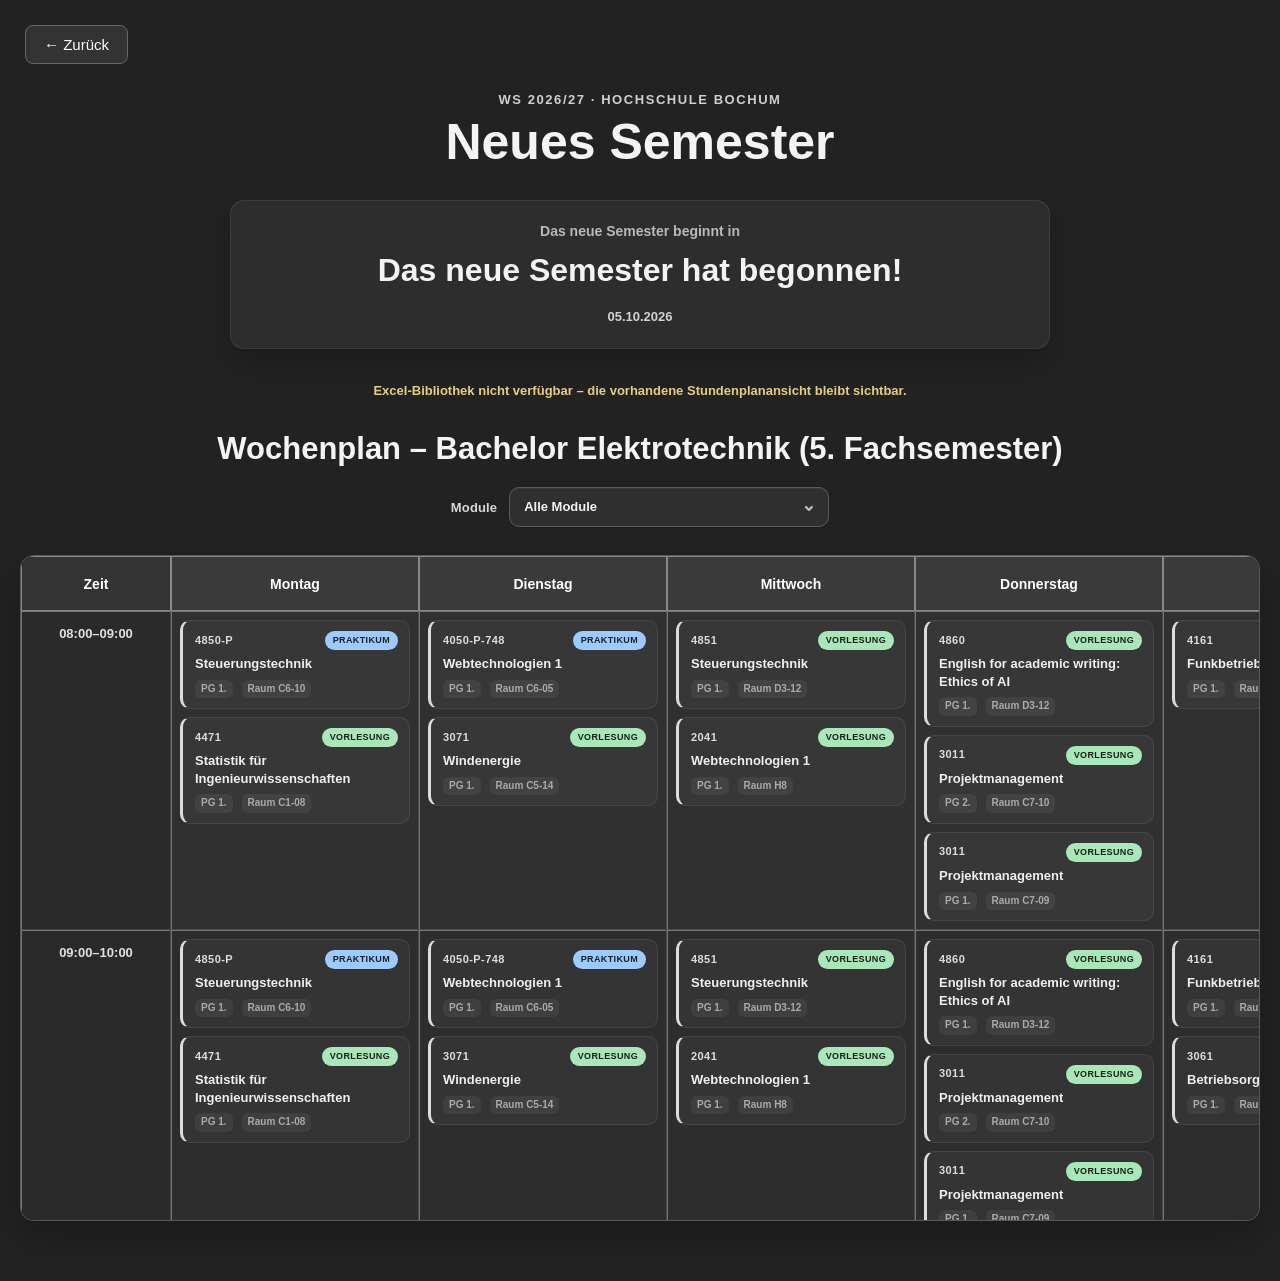
==== neues-semester.html @ 685364ee "Add files via upload" ====
<!DOCTYPE html>
<html lang="de">
<head>
  <meta charset="UTF-8">
  <meta name="viewport" content="width=device-width, initial-scale=1.0, minimum-scale=0.5, maximum-scale=5.0, user-scalable=yes">
  <meta name="theme-color" content="#0b1220">
  <title>Neues Semester – Stundenplan</title>
  <link rel="stylesheet" href="style.css">
  <link rel="stylesheet" href="semester-style.css">

  <!-- Wird nur zum automatischen Aktualisieren aus Stundenplan.xlsx benötigt. -->
  <script src="https://cdn.sheetjs.com/xlsx-0.20.3/package/dist/xlsx.full.min.js"></script>
</head>
<body class="semester-page">
<a href="index.html" class="zurueck-button semester-back">← Zurück</a>

<main class="semester-main">
  <header class="semester-header">
    <div class="semester-kicker">WS 2026/27 · Hochschule Bochum</div>
    <h1>Neues Semester</h1>
  </header>

  <section class="semester-timer" aria-label="Semester-Countdown">
    <div class="timer-label">Das neue Semester beginnt in</div>
    <div id="semester-countdown" class="countdown-value" aria-live="polite">Lade Timer...</div>
    <div class="timer-date">05.10.2026</div>
  </section>

  <p id="excel-status" class="excel-status-line" role="status" aria-live="polite">Stundenplan.xlsx wird geladen …</p>

  <section class="stundenplan-bereich" aria-labelledby="plan-title">
    <div class="plan-heading">
      <h2 id="plan-title">Wochenplan – Bachelor Elektrotechnik (5. Fachsemester)</h2>
    </div>

    <div class="modul-filter" aria-label="Stundenplan filtern">
      <label id="modul-filter-label-text">Module</label>
      <div class="modul-select">
        <button type="button" id="modul-filter-toggle" class="modul-filter-button" aria-haspopup="listbox" aria-expanded="false" aria-labelledby="modul-filter-label-text modul-filter-label">
          <span id="modul-filter-label">Alle Module</span>
          <span class="modul-filter-chevron" aria-hidden="true">⌄</span>
        </button>
        <div id="modul-filter-menu" class="modul-filter-menu" hidden>
          <div id="modul-filter-options" class="modul-filter-options" role="group" aria-label="Module auswählen"></div>
          <div class="modul-filter-footer">
            <span id="modul-filter-count">0/6 ausgewählt</span>
            <button type="button" id="modul-filter-reset" class="modul-filter-reset">Alle anzeigen</button>
          </div>
        </div>
      </div>
    </div>

    <div class="tabelle-container">
      <div class="stundenplan-zoom-target">
      <table class="stundenplan" aria-label="Wochenplan">
        <colgroup>
          <col class="zeitspalte">
          <col><col><col><col><col>
        </colgroup>
        <thead id="stundenplan-head">
          <tr>
            <th scope="col" class="zeitkopf">Zeit</th>
            <th scope="col">Montag</th><th scope="col">Dienstag</th><th scope="col">Mittwoch</th><th scope="col">Donnerstag</th><th scope="col">Freitag</th>
          </tr>
        </thead>
        <tbody id="stundenplan-body">
          <tr><th scope="row" class="uhrzeit">08:00–09:00</th><td><article class="kurskarte typ-p">
      <div class="kurs-topline">
        <span class="kurs-code">4850-P</span>
        <span class="kurs-typ">Praktikum</span>
      </div>
      <div class="kurs-name">Steuerungstechnik</div>
      <div class="kurs-meta">
        <span class="kurs-gruppe">PG 1.</span>
        <span class="kurs-raum">Raum C6-10</span>
      </div>
    </article><article class="kurskarte typ-v">
      <div class="kurs-topline">
        <span class="kurs-code">4471</span>
        <span class="kurs-typ">Vorlesung</span>
      </div>
      <div class="kurs-name">Statistik für Ingenieurwissenschaften</div>
      <div class="kurs-meta">
        <span class="kurs-gruppe">PG 1.</span>
        <span class="kurs-raum">Raum C1-08</span>
      </div>
    </article></td><td><article class="kurskarte typ-p">
      <div class="kurs-topline">
        <span class="kurs-code">4050-P-748</span>
        <span class="kurs-typ">Praktikum</span>
      </div>
      <div class="kurs-name">Webtechnologien 1</div>
      <div class="kurs-meta">
        <span class="kurs-gruppe">PG 1.</span>
        <span class="kurs-raum">Raum C6-05</span>
      </div>
    </article><article class="kurskarte typ-v">
      <div class="kurs-topline">
        <span class="kurs-code">3071</span>
        <span class="kurs-typ">Vorlesung</span>
      </div>
      <div class="kurs-name">Windenergie</div>
      <div class="kurs-meta">
        <span class="kurs-gruppe">PG 1.</span>
        <span class="kurs-raum">Raum C5-14</span>
      </div>
    </article></td><td><article class="kurskarte typ-v">
      <div class="kurs-topline">
        <span class="kurs-code">4851</span>
        <span class="kurs-typ">Vorlesung</span>
      </div>
      <div class="kurs-name">Steuerungstechnik</div>
      <div class="kurs-meta">
        <span class="kurs-gruppe">PG 1.</span>
        <span class="kurs-raum">Raum D3-12</span>
      </div>
    </article><article class="kurskarte typ-v">
      <div class="kurs-topline">
        <span class="kurs-code">2041</span>
        <span class="kurs-typ">Vorlesung</span>
      </div>
      <div class="kurs-name">Webtechnologien 1</div>
      <div class="kurs-meta">
        <span class="kurs-gruppe">PG 1.</span>
        <span class="kurs-raum">Raum H8</span>
      </div>
    </article></td><td><article class="kurskarte typ-v">
      <div class="kurs-topline">
        <span class="kurs-code">4860</span>
        <span class="kurs-typ">Vorlesung</span>
      </div>
      <div class="kurs-name">English for academic writing: Ethics of AI</div>
      <div class="kurs-meta">
        <span class="kurs-gruppe">PG 1.</span>
        <span class="kurs-raum">Raum D3-12</span>
      </div>
    </article><article class="kurskarte typ-v">
      <div class="kurs-topline">
        <span class="kurs-code">3011</span>
        <span class="kurs-typ">Vorlesung</span>
      </div>
      <div class="kurs-name">Projektmanagement</div>
      <div class="kurs-meta">
        <span class="kurs-gruppe">PG 2.</span>
        <span class="kurs-raum">Raum C7-10</span>
      </div>
    </article><article class="kurskarte typ-v">
      <div class="kurs-topline">
        <span class="kurs-code">3011</span>
        <span class="kurs-typ">Vorlesung</span>
      </div>
      <div class="kurs-name">Projektmanagement</div>
      <div class="kurs-meta">
        <span class="kurs-gruppe">PG 1.</span>
        <span class="kurs-raum">Raum C7-09</span>
      </div>
    </article></td><td><article class="kurskarte typ-v">
      <div class="kurs-topline">
        <span class="kurs-code">4161</span>
        <span class="kurs-typ">Vorlesung</span>
      </div>
      <div class="kurs-name">Funkbetriebstechnik</div>
      <div class="kurs-meta">
        <span class="kurs-gruppe">PG 1.</span>
        <span class="kurs-raum">Raum D3-33</span>
      </div>
    </article></td></tr>
<tr><th scope="row" class="uhrzeit">09:00–10:00</th><td><article class="kurskarte typ-p">
      <div class="kurs-topline">
        <span class="kurs-code">4850-P</span>
        <span class="kurs-typ">Praktikum</span>
      </div>
      <div class="kurs-name">Steuerungstechnik</div>
      <div class="kurs-meta">
        <span class="kurs-gruppe">PG 1.</span>
        <span class="kurs-raum">Raum C6-10</span>
      </div>
    </article><article class="kurskarte typ-v">
      <div class="kurs-topline">
        <span class="kurs-code">4471</span>
        <span class="kurs-typ">Vorlesung</span>
      </div>
      <div class="kurs-name">Statistik für Ingenieurwissenschaften</div>
      <div class="kurs-meta">
        <span class="kurs-gruppe">PG 1.</span>
        <span class="kurs-raum">Raum C1-08</span>
      </div>
    </article></td><td><article class="kurskarte typ-p">
      <div class="kurs-topline">
        <span class="kurs-code">4050-P-748</span>
        <span class="kurs-typ">Praktikum</span>
      </div>
      <div class="kurs-name">Webtechnologien 1</div>
      <div class="kurs-meta">
        <span class="kurs-gruppe">PG 1.</span>
        <span class="kurs-raum">Raum C6-05</span>
      </div>
    </article><article class="kurskarte typ-v">
      <div class="kurs-topline">
        <span class="kurs-code">3071</span>
        <span class="kurs-typ">Vorlesung</span>
      </div>
      <div class="kurs-name">Windenergie</div>
      <div class="kurs-meta">
        <span class="kurs-gruppe">PG 1.</span>
        <span class="kurs-raum">Raum C5-14</span>
      </div>
    </article></td><td><article class="kurskarte typ-v">
      <div class="kurs-topline">
        <span class="kurs-code">4851</span>
        <span class="kurs-typ">Vorlesung</span>
      </div>
      <div class="kurs-name">Steuerungstechnik</div>
      <div class="kurs-meta">
        <span class="kurs-gruppe">PG 1.</span>
        <span class="kurs-raum">Raum D3-12</span>
      </div>
    </article><article class="kurskarte typ-v">
      <div class="kurs-topline">
        <span class="kurs-code">2041</span>
        <span class="kurs-typ">Vorlesung</span>
      </div>
      <div class="kurs-name">Webtechnologien 1</div>
      <div class="kurs-meta">
        <span class="kurs-gruppe">PG 1.</span>
        <span class="kurs-raum">Raum H8</span>
      </div>
    </article></td><td><article class="kurskarte typ-v">
      <div class="kurs-topline">
        <span class="kurs-code">4860</span>
        <span class="kurs-typ">Vorlesung</span>
      </div>
      <div class="kurs-name">English for academic writing: Ethics of AI</div>
      <div class="kurs-meta">
        <span class="kurs-gruppe">PG 1.</span>
        <span class="kurs-raum">Raum D3-12</span>
      </div>
    </article><article class="kurskarte typ-v">
      <div class="kurs-topline">
        <span class="kurs-code">3011</span>
        <span class="kurs-typ">Vorlesung</span>
      </div>
      <div class="kurs-name">Projektmanagement</div>
      <div class="kurs-meta">
        <span class="kurs-gruppe">PG 2.</span>
        <span class="kurs-raum">Raum C7-10</span>
      </div>
    </article><article class="kurskarte typ-v">
      <div class="kurs-topline">
        <span class="kurs-code">3011</span>
        <span class="kurs-typ">Vorlesung</span>
      </div>
      <div class="kurs-name">Projektmanagement</div>
      <div class="kurs-meta">
        <span class="kurs-gruppe">PG 1.</span>
        <span class="kurs-raum">Raum C7-09</span>
      </div>
    </article></td><td><article class="kurskarte typ-v">
      <div class="kurs-topline">
        <span class="kurs-code">4161</span>
        <span class="kurs-typ">Vorlesung</span>
      </div>
      <div class="kurs-name">Funkbetriebstechnik</div>
      <div class="kurs-meta">
        <span class="kurs-gruppe">PG 1.</span>
        <span class="kurs-raum">Raum D3-33</span>
      </div>
    </article><article class="kurskarte typ-v">
      <div class="kurs-topline">
        <span class="kurs-code">3061</span>
        <span class="kurs-typ">Vorlesung</span>
      </div>
      <div class="kurs-name">Betriebsorganisation</div>
      <div class="kurs-meta">
        <span class="kurs-gruppe">PG 1.</span>
        <span class="kurs-raum">Raum C1-08</span>
      </div>
    </article></td></tr>
<tr><th scope="row" class="uhrzeit">10:00–11:00</th><td><article class="kurskarte typ-p">
      <div class="kurs-topline">
        <span class="kurs-code">4850-P</span>
        <span class="kurs-typ">Praktikum</span>
      </div>
      <div class="kurs-name">Steuerungstechnik</div>
      <div class="kurs-meta">
        <span class="kurs-gruppe">PG 1.</span>
        <span class="kurs-raum">Raum C6-10</span>
      </div>
    </article><article class="kurskarte typ-v">
      <div class="kurs-topline">
        <span class="kurs-code">4471</span>
        <span class="kurs-typ">Vorlesung</span>
      </div>
      <div class="kurs-name">Statistik für Ingenieurwissenschaften</div>
      <div class="kurs-meta">
        <span class="kurs-gruppe">PG 1.</span>
        <span class="kurs-raum">Raum C1-08</span>
      </div>
    </article></td><td><article class="kurskarte typ-p">
      <div class="kurs-topline">
        <span class="kurs-code">4050-P-748</span>
        <span class="kurs-typ">Praktikum</span>
      </div>
      <div class="kurs-name">Webtechnologien 1</div>
      <div class="kurs-meta">
        <span class="kurs-gruppe">PG 1.</span>
        <span class="kurs-raum">Raum C6-05</span>
      </div>
    </article><article class="kurskarte typ-v">
      <div class="kurs-topline">
        <span class="kurs-code">3071</span>
        <span class="kurs-typ">Vorlesung</span>
      </div>
      <div class="kurs-name">Windenergie</div>
      <div class="kurs-meta">
        <span class="kurs-gruppe">PG 1.</span>
        <span class="kurs-raum">Raum C5-14</span>
      </div>
    </article></td><td><article class="kurskarte typ-u">
      <div class="kurs-topline">
        <span class="kurs-code">4855</span>
        <span class="kurs-typ">Übung</span>
      </div>
      <div class="kurs-name">Steuerungstechnik</div>
      <div class="kurs-meta">
        <span class="kurs-gruppe">PG 1.</span>
        <span class="kurs-raum">Raum D3-12</span>
      </div>
    </article><article class="kurskarte typ-u">
      <div class="kurs-topline">
        <span class="kurs-code">2045</span>
        <span class="kurs-typ">Übung</span>
      </div>
      <div class="kurs-name">Webtechnologien 1</div>
      <div class="kurs-meta">
        <span class="kurs-gruppe">PG 1.</span>
        <span class="kurs-raum">Raum C0-08</span>
      </div>
    </article></td><td><article class="kurskarte typ-u">
      <div class="kurs-topline">
        <span class="kurs-code">4861</span>
        <span class="kurs-typ">Übung</span>
      </div>
      <div class="kurs-name">English for academic writing: Ethics of AI</div>
      <div class="kurs-meta">
        <span class="kurs-gruppe">PG 1.</span>
        <span class="kurs-raum">Raum D3-12</span>
      </div>
    </article><article class="kurskarte typ-v">
      <div class="kurs-topline">
        <span class="kurs-code">3011</span>
        <span class="kurs-typ">Vorlesung</span>
      </div>
      <div class="kurs-name">Projektmanagement</div>
      <div class="kurs-meta">
        <span class="kurs-gruppe">PG 2.</span>
        <span class="kurs-raum">Raum C7-10</span>
      </div>
    </article><article class="kurskarte typ-v">
      <div class="kurs-topline">
        <span class="kurs-code">3011</span>
        <span class="kurs-typ">Vorlesung</span>
      </div>
      <div class="kurs-name">Projektmanagement</div>
      <div class="kurs-meta">
        <span class="kurs-gruppe">PG 1.</span>
        <span class="kurs-raum">Raum C7-09</span>
      </div>
    </article></td><td><article class="kurskarte typ-v">
      <div class="kurs-topline">
        <span class="kurs-code">3061</span>
        <span class="kurs-typ">Vorlesung</span>
      </div>
      <div class="kurs-name">Betriebsorganisation</div>
      <div class="kurs-meta">
        <span class="kurs-gruppe">PG 1.</span>
        <span class="kurs-raum">Raum C1-08</span>
      </div>
    </article><article class="kurskarte typ-v">
      <div class="kurs-topline">
        <span class="kurs-code">2221</span>
        <span class="kurs-typ">Vorlesung</span>
      </div>
      <div class="kurs-name">Software Engineering</div>
      <div class="kurs-meta">
        <span class="kurs-gruppe">PG 1.</span>
        <span class="kurs-raum">Raum Digital, ExterneRäume</span>
      </div>
    </article><article class="kurskarte typ-u">
      <div class="kurs-topline">
        <span class="kurs-code">4165</span>
        <span class="kurs-typ">Übung</span>
      </div>
      <div class="kurs-name">Funkbetriebstechnik</div>
      <div class="kurs-meta">
        <span class="kurs-gruppe">PG 1.</span>
        <span class="kurs-raum">Raum D3-33</span>
      </div>
    </article></td></tr>
<tr><th scope="row" class="uhrzeit">11:00–12:00</th><td><article class="kurskarte typ-p">
      <div class="kurs-topline">
        <span class="kurs-code">4850-P</span>
        <span class="kurs-typ">Praktikum</span>
      </div>
      <div class="kurs-name">Steuerungstechnik</div>
      <div class="kurs-meta">
        <span class="kurs-gruppe">PG 1.</span>
        <span class="kurs-raum">Raum C6-10</span>
      </div>
    </article><article class="kurskarte typ-v">
      <div class="kurs-topline">
        <span class="kurs-code">4471</span>
        <span class="kurs-typ">Vorlesung</span>
      </div>
      <div class="kurs-name">Statistik für Ingenieurwissenschaften</div>
      <div class="kurs-meta">
        <span class="kurs-gruppe">PG 1.</span>
        <span class="kurs-raum">Raum C1-08</span>
      </div>
    </article></td><td><article class="kurskarte typ-p">
      <div class="kurs-topline">
        <span class="kurs-code">4050-P-748</span>
        <span class="kurs-typ">Praktikum</span>
      </div>
      <div class="kurs-name">Webtechnologien 1</div>
      <div class="kurs-meta">
        <span class="kurs-gruppe">PG 1.</span>
        <span class="kurs-raum">Raum C6-05</span>
      </div>
    </article><article class="kurskarte typ-u">
      <div class="kurs-topline">
        <span class="kurs-code">3075</span>
        <span class="kurs-typ">Übung</span>
      </div>
      <div class="kurs-name">Windenergie</div>
      <div class="kurs-meta">
        <span class="kurs-gruppe">PG 1.</span>
        <span class="kurs-raum">Raum C5-14</span>
      </div>
    </article></td><td><article class="kurskarte typ-u">
      <div class="kurs-topline">
        <span class="kurs-code">2045</span>
        <span class="kurs-typ">Übung</span>
      </div>
      <div class="kurs-name">Webtechnologien 1</div>
      <div class="kurs-meta">
        <span class="kurs-gruppe">PG 1.</span>
        <span class="kurs-raum">Raum C0-08</span>
      </div>
    </article></td><td><article class="kurskarte typ-u">
      <div class="kurs-topline">
        <span class="kurs-code">4861</span>
        <span class="kurs-typ">Übung</span>
      </div>
      <div class="kurs-name">English for academic writing: Ethics of AI</div>
      <div class="kurs-meta">
        <span class="kurs-gruppe">PG 1.</span>
        <span class="kurs-raum">Raum D3-12</span>
      </div>
    </article><article class="kurskarte typ-u">
      <div class="kurs-topline">
        <span class="kurs-code">3015</span>
        <span class="kurs-typ">Übung</span>
      </div>
      <div class="kurs-name">Projektmanagement</div>
      <div class="kurs-meta">
        <span class="kurs-gruppe">PG 2.</span>
        <span class="kurs-raum">Raum C7-10</span>
      </div>
    </article><article class="kurskarte typ-u">
      <div class="kurs-topline">
        <span class="kurs-code">3015</span>
        <span class="kurs-typ">Übung</span>
      </div>
      <div class="kurs-name">Projektmanagement</div>
      <div class="kurs-meta">
        <span class="kurs-gruppe">PG 1.</span>
        <span class="kurs-raum">Raum C7-09</span>
      </div>
    </article></td><td><article class="kurskarte typ-v">
      <div class="kurs-topline">
        <span class="kurs-code">3061</span>
        <span class="kurs-typ">Vorlesung</span>
      </div>
      <div class="kurs-name">Betriebsorganisation</div>
      <div class="kurs-meta">
        <span class="kurs-gruppe">PG 1.</span>
        <span class="kurs-raum">Raum C1-08</span>
      </div>
    </article><article class="kurskarte typ-v">
      <div class="kurs-topline">
        <span class="kurs-code">2221</span>
        <span class="kurs-typ">Vorlesung</span>
      </div>
      <div class="kurs-name">Software Engineering</div>
      <div class="kurs-meta">
        <span class="kurs-gruppe">PG 1.</span>
        <span class="kurs-raum">Raum Digital, ExterneRäume</span>
      </div>
    </article></td></tr>
<tr><th scope="row" class="uhrzeit">12:00–13:00</th><td><article class="kurskarte typ-p">
      <div class="kurs-topline">
        <span class="kurs-code">4010-P</span>
        <span class="kurs-typ">Praktikum</span>
      </div>
      <div class="kurs-name">Industrieroboter</div>
      <div class="kurs-meta">
        <span class="kurs-gruppe">PG 1.</span>
        <span class="kurs-raum">Raum D3-05</span>
      </div>
    </article><article class="kurskarte typ-p">
      <div class="kurs-topline">
        <span class="kurs-code">4280-P-748</span>
        <span class="kurs-typ">Praktikum</span>
      </div>
      <div class="kurs-name">Programmieren in C</div>
      <div class="kurs-meta">
        <span class="kurs-gruppe">PG 1.</span>
        <span class="kurs-raum">Raum C5-11</span>
      </div>
    </article></td><td><article class="kurskarte typ-p">
      <div class="kurs-topline">
        <span class="kurs-code">4040-P-748</span>
        <span class="kurs-typ">Praktikum</span>
      </div>
      <div class="kurs-name">Betriebssysteme</div>
      <div class="kurs-meta">
        <span class="kurs-gruppe">PG 1.</span>
        <span class="kurs-raum">Raum C6-05</span>
      </div>
    </article><article class="kurskarte typ-p">
      <div class="kurs-topline">
        <span class="kurs-code">4160-P-748</span>
        <span class="kurs-typ">Praktikum</span>
      </div>
      <div class="kurs-name">Funkbetriebstechnik</div>
      <div class="kurs-meta">
        <span class="kurs-gruppe">PG 1.</span>
        <span class="kurs-raum">Raum C4-19</span>
      </div>
    </article><article class="kurskarte typ-p">
      <div class="kurs-topline">
        <span class="kurs-code">4490-P</span>
        <span class="kurs-typ">Praktikum</span>
      </div>
      <div class="kurs-name">RUST</div>
      <div class="kurs-meta">
        <span class="kurs-gruppe">PG 1.</span>
        <span class="kurs-raum">Raum C5-19</span>
      </div>
    </article></td><td><article class="kurskarte typ-p">
      <div class="kurs-topline">
        <span class="kurs-code">4030-P(PL)</span>
        <span class="kurs-typ">Praktikum</span>
      </div>
      <div class="kurs-name">Algorithmen und Datenstrukturen</div>
      <div class="kurs-meta">
        <span class="kurs-gruppe">PG 1.</span>
        <span class="kurs-raum">Raum C0-08</span>
      </div>
    </article></td><td><article class="kurskarte typ-v">
      <div class="kurs-topline">
        <span class="kurs-code">2051</span>
        <span class="kurs-typ">Vorlesung</span>
      </div>
      <div class="kurs-name">Betriebssysteme</div>
      <div class="kurs-meta">
        <span class="kurs-gruppe">PG 1.</span>
        <span class="kurs-raum">Raum C5-14</span>
      </div>
    </article></td><td><article class="kurskarte typ-v">
      <div class="kurs-topline">
        <span class="kurs-code">4841</span>
        <span class="kurs-typ">Vorlesung</span>
      </div>
      <div class="kurs-name">Fahrzeugelektronik</div>
      <div class="kurs-meta">
        <span class="kurs-gruppe">PG 1.</span>
        <span class="kurs-raum">Raum C5-14</span>
      </div>
    </article><article class="kurskarte typ-u">
      <div class="kurs-topline">
        <span class="kurs-code">2225</span>
        <span class="kurs-typ">Übung</span>
      </div>
      <div class="kurs-name">Software Engineering</div>
      <div class="kurs-meta">
        <span class="kurs-gruppe">PG 2.</span>
        <span class="kurs-raum">Raum Digital, ExterneRäume</span>
      </div>
    </article><article class="kurskarte typ-u">
      <div class="kurs-topline">
        <span class="kurs-code">2225</span>
        <span class="kurs-typ">Übung</span>
      </div>
      <div class="kurs-name">Software Engineering</div>
      <div class="kurs-meta">
        <span class="kurs-gruppe">PG 1.</span>
        <span class="kurs-raum">Raum C5-07</span>
      </div>
    </article></td></tr>
<tr><th scope="row" class="uhrzeit">13:00–14:00</th><td><article class="kurskarte typ-p">
      <div class="kurs-topline">
        <span class="kurs-code">4010-P</span>
        <span class="kurs-typ">Praktikum</span>
      </div>
      <div class="kurs-name">Industrieroboter</div>
      <div class="kurs-meta">
        <span class="kurs-gruppe">PG 1.</span>
        <span class="kurs-raum">Raum D3-05</span>
      </div>
    </article><article class="kurskarte typ-p">
      <div class="kurs-topline">
        <span class="kurs-code">4280-P-748</span>
        <span class="kurs-typ">Praktikum</span>
      </div>
      <div class="kurs-name">Programmieren in C</div>
      <div class="kurs-meta">
        <span class="kurs-gruppe">PG 1.</span>
        <span class="kurs-raum">Raum C5-11</span>
      </div>
    </article></td><td><article class="kurskarte typ-p">
      <div class="kurs-topline">
        <span class="kurs-code">4040-P-748</span>
        <span class="kurs-typ">Praktikum</span>
      </div>
      <div class="kurs-name">Betriebssysteme</div>
      <div class="kurs-meta">
        <span class="kurs-gruppe">PG 1.</span>
        <span class="kurs-raum">Raum C6-05</span>
      </div>
    </article><article class="kurskarte typ-p">
      <div class="kurs-topline">
        <span class="kurs-code">4160-P-748</span>
        <span class="kurs-typ">Praktikum</span>
      </div>
      <div class="kurs-name">Funkbetriebstechnik</div>
      <div class="kurs-meta">
        <span class="kurs-gruppe">PG 1.</span>
        <span class="kurs-raum">Raum C4-19</span>
      </div>
    </article><article class="kurskarte typ-p">
      <div class="kurs-topline">
        <span class="kurs-code">4490-P</span>
        <span class="kurs-typ">Praktikum</span>
      </div>
      <div class="kurs-name">RUST</div>
      <div class="kurs-meta">
        <span class="kurs-gruppe">PG 1.</span>
        <span class="kurs-raum">Raum C5-19</span>
      </div>
    </article></td><td><article class="kurskarte typ-p">
      <div class="kurs-topline">
        <span class="kurs-code">4030-P(PL)</span>
        <span class="kurs-typ">Praktikum</span>
      </div>
      <div class="kurs-name">Algorithmen und Datenstrukturen</div>
      <div class="kurs-meta">
        <span class="kurs-gruppe">PG 1.</span>
        <span class="kurs-raum">Raum C0-08</span>
      </div>
    </article></td><td><article class="kurskarte typ-v">
      <div class="kurs-topline">
        <span class="kurs-code">2051</span>
        <span class="kurs-typ">Vorlesung</span>
      </div>
      <div class="kurs-name">Betriebssysteme</div>
      <div class="kurs-meta">
        <span class="kurs-gruppe">PG 1.</span>
        <span class="kurs-raum">Raum C5-14</span>
      </div>
    </article></td><td><article class="kurskarte typ-v">
      <div class="kurs-topline">
        <span class="kurs-code">4841</span>
        <span class="kurs-typ">Vorlesung</span>
      </div>
      <div class="kurs-name">Fahrzeugelektronik</div>
      <div class="kurs-meta">
        <span class="kurs-gruppe">PG 1.</span>
        <span class="kurs-raum">Raum C5-14</span>
      </div>
    </article><article class="kurskarte typ-p">
      <div class="kurs-topline">
        <span class="kurs-code">4070-P-748</span>
        <span class="kurs-typ">Praktikum</span>
      </div>
      <div class="kurs-name">Software Engineering</div>
      <div class="kurs-meta">
        <span class="kurs-gruppe">PG 1.</span>
        <span class="kurs-raum">Raum C5-06</span>
      </div>
    </article></td></tr>
<tr><th scope="row" class="uhrzeit">14:00–15:00</th><td><article class="kurskarte typ-p">
      <div class="kurs-topline">
        <span class="kurs-code">4010-P</span>
        <span class="kurs-typ">Praktikum</span>
      </div>
      <div class="kurs-name">Industrieroboter</div>
      <div class="kurs-meta">
        <span class="kurs-gruppe">PG 1.</span>
        <span class="kurs-raum">Raum D3-05</span>
      </div>
    </article><article class="kurskarte typ-p">
      <div class="kurs-topline">
        <span class="kurs-code">4280-P-748</span>
        <span class="kurs-typ">Praktikum</span>
      </div>
      <div class="kurs-name">Programmieren in C</div>
      <div class="kurs-meta">
        <span class="kurs-gruppe">PG 1.</span>
        <span class="kurs-raum">Raum C5-11</span>
      </div>
    </article></td><td><article class="kurskarte typ-u">
      <div class="kurs-topline">
        <span class="kurs-code">4495</span>
        <span class="kurs-typ">Übung</span>
      </div>
      <div class="kurs-name">RUST</div>
      <div class="kurs-meta">
        <span class="kurs-gruppe">PG 1.</span>
        <span class="kurs-raum">Raum C5-11</span>
      </div>
    </article><article class="kurskarte typ-v">
      <div class="kurs-topline">
        <span class="kurs-code">2031</span>
        <span class="kurs-typ">Vorlesung</span>
      </div>
      <div class="kurs-name">Algorithmen Datenstrukt</div>
      <div class="kurs-meta">
        <span class="kurs-gruppe">PG 1.</span>
        <span class="kurs-raum">Raum H8</span>
      </div>
    </article></td><td><article class="kurskarte typ-p">
      <div class="kurs-topline">
        <span class="kurs-code">4030-P(PL)</span>
        <span class="kurs-typ">Praktikum</span>
      </div>
      <div class="kurs-name">Algorithmen und Datenstrukturen</div>
      <div class="kurs-meta">
        <span class="kurs-gruppe">PG 1.</span>
        <span class="kurs-raum">Raum C0-08</span>
      </div>
    </article><article class="kurskarte typ-p">
      <div class="kurs-topline">
        <span class="kurs-code">4130-P-748</span>
        <span class="kurs-typ">Praktikum</span>
      </div>
      <div class="kurs-name">VHDL</div>
      <div class="kurs-meta">
        <span class="kurs-gruppe">PG 1.</span>
        <span class="kurs-raum">Raum C5-11</span>
      </div>
    </article></td><td><article class="kurskarte typ-u">
      <div class="kurs-topline">
        <span class="kurs-code">2055</span>
        <span class="kurs-typ">Übung</span>
      </div>
      <div class="kurs-name">Betriebssysteme</div>
      <div class="kurs-meta">
        <span class="kurs-gruppe">PG 1.</span>
        <span class="kurs-raum">Raum C5-14</span>
      </div>
    </article></td><td><article class="kurskarte typ-u">
      <div class="kurs-topline">
        <span class="kurs-code">4845</span>
        <span class="kurs-typ">Übung</span>
      </div>
      <div class="kurs-name">Fahrzeugelektronik</div>
      <div class="kurs-meta">
        <span class="kurs-gruppe">PG 1.</span>
        <span class="kurs-raum">Raum C6-10</span>
      </div>
    </article></td></tr>
<tr><th scope="row" class="uhrzeit">15:00–16:00</th><td><article class="kurskarte typ-p">
      <div class="kurs-topline">
        <span class="kurs-code">4010-P</span>
        <span class="kurs-typ">Praktikum</span>
      </div>
      <div class="kurs-name">Industrieroboter</div>
      <div class="kurs-meta">
        <span class="kurs-gruppe">PG 1.</span>
        <span class="kurs-raum">Raum D3-05</span>
      </div>
    </article><article class="kurskarte typ-p">
      <div class="kurs-topline">
        <span class="kurs-code">4280-P-748</span>
        <span class="kurs-typ">Praktikum</span>
      </div>
      <div class="kurs-name">Programmieren in C</div>
      <div class="kurs-meta">
        <span class="kurs-gruppe">PG 1.</span>
        <span class="kurs-raum">Raum C5-11</span>
      </div>
    </article></td><td><article class="kurskarte typ-v">
      <div class="kurs-topline">
        <span class="kurs-code">4491</span>
        <span class="kurs-typ">Vorlesung</span>
      </div>
      <div class="kurs-name">RUST</div>
      <div class="kurs-meta">
        <span class="kurs-gruppe">PG 1.</span>
        <span class="kurs-raum">Raum C5-14</span>
      </div>
    </article><article class="kurskarte typ-v">
      <div class="kurs-topline">
        <span class="kurs-code">2031</span>
        <span class="kurs-typ">Vorlesung</span>
      </div>
      <div class="kurs-name">Algorithmen Datenstrukt</div>
      <div class="kurs-meta">
        <span class="kurs-gruppe">PG 1.</span>
        <span class="kurs-raum">Raum H8</span>
      </div>
    </article></td><td><article class="kurskarte typ-p">
      <div class="kurs-topline">
        <span class="kurs-code">4030-P(PL)</span>
        <span class="kurs-typ">Praktikum</span>
      </div>
      <div class="kurs-name">Algorithmen und Datenstrukturen</div>
      <div class="kurs-meta">
        <span class="kurs-gruppe">PG 1.</span>
        <span class="kurs-raum">Raum C0-08</span>
      </div>
    </article><article class="kurskarte typ-p">
      <div class="kurs-topline">
        <span class="kurs-code">4130-P-748</span>
        <span class="kurs-typ">Praktikum</span>
      </div>
      <div class="kurs-name">VHDL</div>
      <div class="kurs-meta">
        <span class="kurs-gruppe">PG 1.</span>
        <span class="kurs-raum">Raum C5-11</span>
      </div>
    </article></td><td><article class="kurskarte typ-v">
      <div class="kurs-topline">
        <span class="kurs-code">4011</span>
        <span class="kurs-typ">Vorlesung</span>
      </div>
      <div class="kurs-name">Industrieroboter</div>
      <div class="kurs-meta">
        <span class="kurs-gruppe">PG 1.</span>
        <span class="kurs-raum">Raum D3-33</span>
      </div>
    </article></td><td><article class="kurskarte typ-p">
      <div class="kurs-topline">
        <span class="kurs-code">4840-P</span>
        <span class="kurs-typ">Praktikum</span>
      </div>
      <div class="kurs-name">Fahrzeugelektronik</div>
      <div class="kurs-meta">
        <span class="kurs-gruppe">PG 1.</span>
        <span class="kurs-raum">Raum C6-10</span>
      </div>
    </article></td></tr>
<tr><th scope="row" class="uhrzeit">16:00–17:00</th><td><article class="kurskarte typ-v">
      <div class="kurs-topline">
        <span class="kurs-code">4051</span>
        <span class="kurs-typ">Vorlesung</span>
      </div>
      <div class="kurs-name">VHDL</div>
      <div class="kurs-meta">
        <span class="kurs-gruppe">PG 1.</span>
        <span class="kurs-raum">Raum C5-14</span>
      </div>
    </article></td><td><article class="kurskarte typ-v">
      <div class="kurs-topline">
        <span class="kurs-code">4491</span>
        <span class="kurs-typ">Vorlesung</span>
      </div>
      <div class="kurs-name">RUST</div>
      <div class="kurs-meta">
        <span class="kurs-gruppe">PG 1.</span>
        <span class="kurs-raum">Raum C5-14</span>
      </div>
    </article><article class="kurskarte typ-u">
      <div class="kurs-topline">
        <span class="kurs-code">2035</span>
        <span class="kurs-typ">Übung</span>
      </div>
      <div class="kurs-name">Algorithmen Datenstr</div>
      <div class="kurs-meta">
        <span class="kurs-gruppe">PG 1.</span>
        <span class="kurs-raum">Raum H8</span>
      </div>
    </article><article class="kurskarte typ-p">
      <div class="kurs-topline">
        <span class="kurs-code">4010-P</span>
        <span class="kurs-typ">Praktikum</span>
      </div>
      <div class="kurs-name">Industrieroboter</div>
      <div class="kurs-meta">
        <span class="kurs-gruppe">PG 1.</span>
        <span class="kurs-raum">Raum D3-05</span>
      </div>
    </article><article class="kurskarte typ-s">
      <div class="kurs-topline">
        <span class="kurs-code">1511-GU</span>
        <span class="kurs-typ">Seminar</span>
      </div>
      <div class="kurs-name">Klimawandel und globale Umweltveränderungen</div>
      <div class="kurs-meta">
        <span class="kurs-gruppe">PG 1.</span>
        <span class="kurs-raum">Raum H6</span>
      </div>
    </article></td><td class="leer"></td><td><article class="kurskarte typ-v">
      <div class="kurs-topline">
        <span class="kurs-code">4011</span>
        <span class="kurs-typ">Vorlesung</span>
      </div>
      <div class="kurs-name">Industrieroboter</div>
      <div class="kurs-meta">
        <span class="kurs-gruppe">PG 1.</span>
        <span class="kurs-raum">Raum D3-33</span>
      </div>
    </article></td><td class="leer"></td></tr>
<tr><th scope="row" class="uhrzeit">17:00–18:00</th><td><article class="kurskarte typ-v">
      <div class="kurs-topline">
        <span class="kurs-code">4051</span>
        <span class="kurs-typ">Vorlesung</span>
      </div>
      <div class="kurs-name">VHDL</div>
      <div class="kurs-meta">
        <span class="kurs-gruppe">PG 1.</span>
        <span class="kurs-raum">Raum C5-14</span>
      </div>
    </article></td><td><article class="kurskarte typ-p">
      <div class="kurs-topline">
        <span class="kurs-code">4010-P</span>
        <span class="kurs-typ">Praktikum</span>
      </div>
      <div class="kurs-name">Industrieroboter</div>
      <div class="kurs-meta">
        <span class="kurs-gruppe">PG 1.</span>
        <span class="kurs-raum">Raum D3-05</span>
      </div>
    </article><article class="kurskarte typ-s">
      <div class="kurs-topline">
        <span class="kurs-code">1511-GU</span>
        <span class="kurs-typ">Seminar</span>
      </div>
      <div class="kurs-name">Klimawandel und globale Umweltveränderungen</div>
      <div class="kurs-meta">
        <span class="kurs-gruppe">PG 1.</span>
        <span class="kurs-raum">Raum H6</span>
      </div>
    </article><article class="kurskarte typ-v">
      <div class="kurs-topline">
        <span class="kurs-code">1191</span>
        <span class="kurs-typ">Vorlesung</span>
      </div>
      <div class="kurs-name">Programmieren in C</div>
      <div class="kurs-meta">
        <span class="kurs-gruppe">PG 1.</span>
        <span class="kurs-raum">Raum C0-08</span>
      </div>
    </article></td><td class="leer"></td><td><article class="kurskarte typ-u">
      <div class="kurs-topline">
        <span class="kurs-code">4015</span>
        <span class="kurs-typ">Übung</span>
      </div>
      <div class="kurs-name">Industrieroboter</div>
      <div class="kurs-meta">
        <span class="kurs-gruppe">PG 1.</span>
        <span class="kurs-raum">Raum D3-33</span>
      </div>
    </article></td><td class="leer"></td></tr>
<tr><th scope="row" class="uhrzeit">18:00–19:00</th><td><article class="kurskarte typ-u">
      <div class="kurs-topline">
        <span class="kurs-code">4055</span>
        <span class="kurs-typ">Übung</span>
      </div>
      <div class="kurs-name">VHDL</div>
      <div class="kurs-meta">
        <span class="kurs-gruppe">PG 1.</span>
        <span class="kurs-raum">Raum C5-14</span>
      </div>
    </article></td><td><article class="kurskarte typ-v">
      <div class="kurs-topline">
        <span class="kurs-code">1191</span>
        <span class="kurs-typ">Vorlesung</span>
      </div>
      <div class="kurs-name">Programmieren in C</div>
      <div class="kurs-meta">
        <span class="kurs-gruppe">PG 1.</span>
        <span class="kurs-raum">Raum C0-08</span>
      </div>
    </article></td><td class="leer"></td><td class="leer"></td><td class="leer"></td></tr>
<tr><th scope="row" class="uhrzeit">19:00–20:00</th><td class="leer"></td><td><article class="kurskarte typ-p">
      <div class="kurs-topline">
        <span class="kurs-code">4150-P-748</span>
        <span class="kurs-typ">Praktikum</span>
      </div>
      <div class="kurs-name">Entwicklung nachhaltiger Elektrofahrzeuge</div>
      <div class="kurs-meta">
        <span class="kurs-gruppe">PG 1.</span>
        <span class="kurs-raum">Raum D3-33</span>
      </div>
    </article><article class="kurskarte typ-u">
      <div class="kurs-topline">
        <span class="kurs-code">1195</span>
        <span class="kurs-typ">Übung</span>
      </div>
      <div class="kurs-name">Programmieren in C</div>
      <div class="kurs-meta">
        <span class="kurs-gruppe">PG 1.</span>
        <span class="kurs-raum">Raum C0-08</span>
      </div>
    </article></td><td class="leer"></td><td class="leer"></td><td class="leer"></td></tr>
        </tbody>
      </table>
      </div>
    </div>

  </section>
</main>

<script>
(() => {
  const semesterStart = new Date("2026-10-05T00:00:00");
  const excelFileName = "Stundenplan.xlsx";
  const typInfo = {
    P: { label: "Praktikum", className: "typ-p" },
    V: { label: "Vorlesung", className: "typ-v" },
    Ü: { label: "Übung", className: "typ-u" },
    S: { label: "Seminar", className: "typ-s" }
  };

  function semesterTimer() {
    const el = document.getElementById("semester-countdown");
    if (!el) return;
    const diff = semesterStart - new Date();
    if (diff <= 0) {
      el.textContent = "Das neue Semester hat begonnen!";
      el.classList.add("begonnen");
      return;
    }
    el.classList.remove("begonnen");
    const d = Math.floor(diff / 86400000);
    const h = Math.floor((diff / 3600000) % 24);
    const m = Math.floor((diff / 60000) % 60);
    const s = Math.floor((diff / 1000) % 60);
    el.innerHTML = `<span>${d}<small>Tage</small></span><span>${String(h).padStart(2,"0")}<small>Std.</small></span><span>${String(m).padStart(2,"0")}<small>Min.</small></span><span>${String(s).padStart(2,"0")}<small>Sek.</small></span>`;
  }

  function esc(v) {
    return String(v ?? "")
      .replaceAll("&","&amp;").replaceAll("<","&lt;").replaceAll(">","&gt;")
      .replaceAll('"',"&quot;").replaceAll("'","&#039;");
  }

  function clean(v) { return String(v ?? "").replace(/\r\n/g,"\n").replace(/\r/g,"\n").trim(); }
  function isTime(v) { return /^\d{1,2}:\d{2}\s*[–-]\s*\d{1,2}:\d{2}$/.test(clean(v)); }

  function normalizeModuleName(name) {
    const n = clean(name);
    const lower = n.toLocaleLowerCase("de-DE");

    // Kleine Vereinheitlichungen aus dem offiziellen Stundenplan,
    // damit Vorlesung, Übung und Praktikum desselben Moduls gemeinsam gefiltert werden.
    if (lower.includes("algorithmen") && lower.includes("datenstrukt")) {
      return "Algorithmen und Datenstrukturen";
    }

    return n;
  }

  function parseCourse(raw) {
    raw = clean(raw);
    if (!raw) return null;
    const m = raw.match(/^(.+?)\s+\((P|V|Ü|S),\s*([^)]*)\)\s*·\s*Raum:\s*(.+)$/s);
    if (!m) return {code:"",name:raw,type:"",group:"",room:""};
    const left = m[1].trim();
    const p = left.indexOf(" ");
    return {
      code: p > 0 ? left.slice(0,p) : left,
      name: p > 0 ? left.slice(p+1) : "",
      type: m[2], group: m[3].trim(), room: m[4].trim()
    };
  }

  function card(raw) {
    const c = parseCourse(raw);
    if (!c) return "";
    const info = typInfo[c.type] || {label:c.type || "Kurs", className:"typ-default"};
    const pg = c.group ? `<span class="kurs-gruppe">${esc(c.group.replace("PG","").trim())} PG</span>` : "";
    const room = c.room ? `<span class="kurs-raum">Raum ${esc(c.room)}</span>` : "";
    const moduleName = normalizeModuleName(c.name);
    return `<article class="kurskarte ${info.className}" data-modul="${esc(moduleName)}">
      <div class="kurs-topline"><span class="kurs-code">${esc(c.code)}</span>${c.type ? `<span class="kurs-typ">${esc(info.label)}</span>` : ""}</div>
      <div class="kurs-name">${esc(c.name)}</div>
      <div class="kurs-meta">${pg}${room}</div>
    </article>`;
  }

  function collectModulesFromDom() {
    const modules = new Set();
    document.querySelectorAll(".kurskarte").forEach(cardEl => {
      const nameEl = cardEl.querySelector(".kurs-name");
      const moduleName = normalizeModuleName(cardEl.dataset.modul || nameEl?.textContent || "");
      if (moduleName) {
        cardEl.dataset.modul = moduleName;
        modules.add(moduleName);
      }
    });
    return [...modules].sort((a, b) => a.localeCompare(b, "de-DE"));
  }

  const MAX_SELECTED_MODULES = 6;
  let selectedModules = [];

  function updateModuleFilterButton() {
    const label = document.getElementById("modul-filter-label");
    const count = document.getElementById("modul-filter-count");
    const reset = document.getElementById("modul-filter-reset");
    const options = document.querySelectorAll("#modul-filter-options input[type='checkbox']");

    if (label) {
      if (selectedModules.length === 0) {
        label.textContent = "Alle Module";
      } else if (selectedModules.length === 1) {
        label.textContent = selectedModules[0];
      } else {
        label.textContent = `${selectedModules.length} Module ausgewählt`;
      }
    }

    if (count) {
      count.textContent = `${selectedModules.length}/${MAX_SELECTED_MODULES} ausgewählt`;
    }

    if (reset) {
      reset.disabled = selectedModules.length === 0;
    }

    // Sobald fünf Module gewählt sind, werden die übrigen Optionen deaktiviert.
    options.forEach(input => {
      input.disabled = selectedModules.length >= MAX_SELECTED_MODULES && !input.checked;
      input.closest("label")?.classList.toggle("deaktiviert", input.disabled);
    });
  }

  function closeModuleFilter() {
    const menu = document.getElementById("modul-filter-menu");
    const toggle = document.getElementById("modul-filter-toggle");
    if (!menu || !toggle) return;
    menu.hidden = true;
    toggle.setAttribute("aria-expanded", "false");
    toggle.classList.remove("offen");
  }

  function populateModuleFilter() {
    const optionsWrap = document.getElementById("modul-filter-options");
    if (!optionsWrap) return;

    const modules = collectModulesFromDom();
    selectedModules = selectedModules.filter(module => modules.includes(module)).slice(0, MAX_SELECTED_MODULES);

    optionsWrap.innerHTML = modules.length
      ? modules.map((module, index) => `
          <label class="modul-option" for="modul-option-${index}">
            <input id="modul-option-${index}" type="checkbox" value="${esc(module)}" ${selectedModules.includes(module) ? "checked" : ""}>
            <span class="modul-check" aria-hidden="true"></span>
            <span class="modul-option-text">${esc(module)}</span>
          </label>
        `).join("")
      : `<div class="modul-option-empty">Keine Module gefunden</div>`;

    optionsWrap.querySelectorAll("input[type='checkbox']").forEach(input => {
      input.addEventListener("change", () => {
        const value = clean(input.value);
        if (input.checked && !selectedModules.includes(value)) {
          if (selectedModules.length >= MAX_SELECTED_MODULES) {
            input.checked = false;
            return;
          }
          selectedModules.push(value);
        } else if (!input.checked) {
          selectedModules = selectedModules.filter(module => module !== value);
        }

        updateModuleFilterButton();
        applyModuleFilter(selectedModules);
      });
    });

    updateModuleFilterButton();
    applyModuleFilter(selectedModules);
  }

  function applyModuleFilter(modules) {
    const selected = (Array.isArray(modules) ? modules : [])
      .map(clean)
      .filter(Boolean)
      .slice(0, MAX_SELECTED_MODULES);

    document.querySelectorAll(".stundenplan tbody td").forEach(cell => {
      const cards = [...cell.querySelectorAll(".kurskarte")];
      if (!cards.length) {
        cell.classList.add("leer");
        return;
      }

      let visibleCount = 0;
      cards.forEach(cardEl => {
        const cardModule = normalizeModuleName(cardEl.dataset.modul || cardEl.querySelector(".kurs-name")?.textContent || "");
        const matches = selected.length === 0 || selected.includes(cardModule);
        cardEl.hidden = !matches;
        if (matches) visibleCount += 1;
      });

      cell.classList.toggle("leer", visibleCount === 0);
    });

    selectedModules = selected;
    updateModuleFilterButton();
  }

  function initModuleFilter() {
    const toggle = document.getElementById("modul-filter-toggle");
    const menu = document.getElementById("modul-filter-menu");
    const reset = document.getElementById("modul-filter-reset");
    const wrapper = document.querySelector(".modul-select");
    if (!toggle || !menu || !wrapper) return;

    toggle.addEventListener("click", event => {
      event.stopPropagation();
      const open = menu.hidden;
      menu.hidden = !open;
      toggle.setAttribute("aria-expanded", open ? "true" : "false");
      toggle.classList.toggle("offen", open);
    });

    reset?.addEventListener("click", event => {
      event.stopPropagation();
      selectedModules = [];
      wrapper.querySelectorAll("input[type='checkbox']").forEach(input => input.checked = false);
      applyModuleFilter([]);
    });

    menu.addEventListener("click", event => event.stopPropagation());
    document.addEventListener("click", () => closeModuleFilter());
  }

  function parseWorkbook(workbook) {
    const sheetName = workbook.SheetNames[0];
    const rows = XLSX.utils.sheet_to_json(workbook.Sheets[sheetName], {header:1, defval:"", raw:false, blankrows:true});
    const headerIndex = rows.findIndex(r => clean(r[0]).toLowerCase()==="zeit" && clean(r[1]).toLowerCase()==="montag");
    if (headerIndex < 0) throw new Error('Keine Kopfzeile "Zeit | Montag | Dienstag | Mittwoch | Donnerstag | Freitag" gefunden.');
    const header = rows[headerIndex].slice(0,6).map(clean);
    const days = header.slice(1,6);
    const planRows = [];
    let title = clean(rows[0]?.[0]) || "Stundenplan";
    let subtitle = clean(rows[1]?.[0]);
    let legendText = "", sourceText = "";
    for (let i=headerIndex+1; i<rows.length; i++) {
      const r = rows[i] || [];
      const first = clean(r[0]);
      if (!first) continue;
      if (first.toLowerCase().startsWith("legende:")) { legendText=first; continue; }
      if (first.toLowerCase().startsWith("quelle:")) { sourceText=first; continue; }
      if (!isTime(first)) continue;
      planRows.push({time:first, cells:days.map((_,j)=>clean(r[j+1]))});
    }
    if (!planRows.length) throw new Error("Keine Zeitzeilen gefunden.");
    return {title,subtitle,days,rows:planRows,legend:legendText,source:sourceText};
  }

  function render(plan) {
    const titleEl = document.getElementById("plan-title");
    if (titleEl) titleEl.textContent = plan.title;
    const head = document.getElementById("stundenplan-head");
    head.innerHTML = `<tr><th scope="col" class="zeitkopf">Zeit</th>${plan.days.map(d=>`<th scope="col">${esc(d)}</th>`).join("")}</tr>`;
    document.getElementById("stundenplan-body").innerHTML = plan.rows.map(r => `<tr>
      <th scope="row" class="uhrzeit">${esc(r.time)}</th>
      ${r.cells.map(c=>c ? `<td>${c.split(/\n\s*\n+/).map(card).join("")}</td>` : '<td class="leer"></td>').join("")}
    </tr>`).join("");
    populateModuleFilter();
  }

  async function autoLoadExcel() {
    const status = document.getElementById("excel-status");
    if (!status) return;

    if (typeof XLSX === "undefined") {
      status.textContent = "Excel-Bibliothek nicht verfügbar – die vorhandene Stundenplanansicht bleibt sichtbar.";
      status.className = "excel-status-line warning";
      return;
    }

    try {
      const url = new URL(excelFileName, document.baseURI);
      url.searchParams.set("v", Date.now());
      const response = await fetch(url.href, {cache:"no-store"});
      if (!response.ok) throw new Error(`HTTP ${response.status}`);
      const workbook = XLSX.read(await response.arrayBuffer(), {type:"array"});
      render(parseWorkbook(workbook));
      status.textContent = "✓ Stundenplan.xlsx erfolgreich geladen";
      status.className = "excel-status-line success";
    } catch (err) {
      console.warn("Excel-Abgleich:", err);
      status.textContent = "Hinweis: Stundenplan.xlsx konnte gerade nicht geladen werden – die vorhandene Ansicht bleibt sichtbar.";
      status.className = "excel-status-line warning";
    }
  }

  // ==========================================================
  // TOUCH-ZOOM FÜR TABLET / HANDY
  // Kein sichtbares Bedienelement auf Desktop oder Webansicht.
  // Zwei-Finger-Pinch direkt auf der Tabelle skaliert die Ansicht.
  // ==========================================================
  function initTouchZoom() {
    const target = document.querySelector(".stundenplan-zoom-target");
    const container = document.querySelector(".tabelle-container");
    if (!target || !container) return;

    let scale = 1;
    let startDistance = 0;
    let startScale = 1;
    let pinching = false;
    let baseWidth = 0;
    let baseHeight = 0;

    const isTouchDevice = () => window.matchMedia("(pointer: coarse)").matches || "ontouchstart" in window;

    function clamp(v, min, max) { return Math.min(max, Math.max(min, v)); }

    function refreshSize() {
      const table = target.querySelector(".stundenplan");
      if (!table) return;
      baseWidth = table.getBoundingClientRect().width / scale;
      baseHeight = table.getBoundingClientRect().height / scale;
      target.style.width = `${baseWidth * scale}px`;
      target.style.height = `${baseHeight * scale}px`;
      target.style.transform = `scale(${scale})`;
      target.style.transformOrigin = "top left";
    }

    function distance(a, b) {
      const dx = a.clientX - b.clientX;
      const dy = a.clientY - b.clientY;
      return Math.hypot(dx, dy);
    }

    function applyScale(nextScale, centerX, centerY) {
      const oldScale = scale;
      scale = clamp(nextScale, 0.5, 1);
      if (Math.abs(scale - oldScale) < 0.001) return;

      // Halte beim Pinch ungefähr denselben Punkt unter den Fingern.
      const rect = container.getBoundingClientRect();
      const xRatio = (centerX - rect.left + container.scrollLeft) / Math.max(1, baseWidth * oldScale);
      const yRatio = (centerY - rect.top + container.scrollTop) / Math.max(1, baseHeight * oldScale);

      refreshSize();

      container.scrollLeft = Math.max(0, xRatio * baseWidth * scale - (centerX - rect.left));
      container.scrollTop = Math.max(0, yRatio * baseHeight * scale - (centerY - rect.top));
    }

    // Erst nach dem Layout messen, damit Excel-Inhalte und Fallbacktabelle gleichermaßen funktionieren.
    requestAnimationFrame(() => {
      if (!isTouchDevice()) return;
      baseWidth = target.querySelector(".stundenplan")?.getBoundingClientRect().width || 0;
      baseHeight = target.querySelector(".stundenplan")?.getBoundingClientRect().height || 0;
      target.style.transformOrigin = "top left";
      target.style.willChange = "transform";
      refreshSize();
    });

    container.addEventListener("touchstart", (event) => {
      if (!isTouchDevice() || event.touches.length !== 2) return;
      pinching = true;
      startDistance = distance(event.touches[0], event.touches[1]);
      startScale = scale;
    }, { passive: true });

    container.addEventListener("touchmove", (event) => {
      if (!pinching || event.touches.length !== 2 || !startDistance) return;
      event.preventDefault();
      const currentDistance = distance(event.touches[0], event.touches[1]);
      const factor = currentDistance / startDistance;
      const nextScale = startScale * factor;
      const centerX = (event.touches[0].clientX + event.touches[1].clientX) / 2;
      const centerY = (event.touches[0].clientY + event.touches[1].clientY) / 2;
      applyScale(nextScale, centerX, centerY);
    }, { passive: false });

    container.addEventListener("touchend", (event) => {
      if (event.touches.length < 2) {
        pinching = false;
        startDistance = 0;
      }
    }, { passive: true });

    window.addEventListener("resize", () => {
      if (!isTouchDevice()) return;
      requestAnimationFrame(refreshSize);
    });

    // Nach dem Excel-Rendering wird die Größe noch einmal sauber ermittelt.
    setTimeout(() => {
      if (!isTouchDevice()) return;
      baseWidth = target.querySelector(".stundenplan")?.getBoundingClientRect().width / scale || baseWidth;
      baseHeight = target.querySelector(".stundenplan")?.getBoundingClientRect().height / scale || baseHeight;
      refreshSize();
    }, 500);
  }

  semesterTimer();
  setInterval(semesterTimer,1000);
  window.addEventListener("load", () => {
    initModuleFilter();
    initTouchZoom();
    populateModuleFilter();
    autoLoadExcel();
  });
})();
</script>
</body>
</html>
---- style.css ----
/* ==========================================
   GRUNDLAYOUT
   ========================================== */

* {
    box-sizing: border-box;
}

html,
body {
    margin: 0;
    padding: 0;
    width: 100%;
    overflow-x: hidden;
}

body {
    background-color: #222;
    color: white;
    font-family: Arial, sans-serif;
    text-align: center;
    padding-top: 50px;
}


/* ==========================================
   BUTTON NEUES SEMESTER
   ========================================== */

.semester-button {
    position: absolute;

    top: 25px;
    left: 25px;

    background-color: #333;

    color: white;

    text-decoration: none;

    border: 1px solid #666;

    padding: 10px 18px;

    border-radius: 8px;

    font-size: 15px;

    transition: 0.2s;
}

.semester-button:hover {
    background-color: #444;
}


/* ==========================================
   ZURÜCK BUTTON
   ========================================== */

.zurueck-button {
    position: absolute;

    top: 25px;
    left: 25px;

    background-color: #333;

    color: white;

    text-decoration: none;

    border: 1px solid #666;

    padding: 10px 18px;

    border-radius: 8px;

    font-size: 15px;

    transition: 0.2s;
}

.zurueck-button:hover {
    background-color: #444;
}


/* ==========================================
   HAUPTÜBERSCHRIFT
   ========================================== */

h1 {
    font-size: 40px;

    margin: 0 0 30px 0;
}


/* ==========================================
   TAGE / WOCHEN SCHALTER
   ========================================== */

.umschalter {
    display: flex;

    justify-content: center;

    margin-bottom: 50px;
}

.umschalter button {
    background-color: #333;

    color: white;

    border: 1px solid #666;

    padding: 10px 25px;

    font-size: 16px;

    cursor: pointer;

    transition: 0.2s;
}

.umschalter button:first-child {
    border-radius: 8px 0 0 8px;
}

.umschalter button:last-child {
    border-radius: 0 8px 8px 0;
}

.umschalter button:hover {
    background-color: #444;
}

.umschalter button.aktiv {
    background-color: #666;

    font-weight: bold;
}


/* ==========================================
   KLAUSUREN DESKTOP
   ========================================== */

.klausuren-container {
    display: flex;

    flex-direction: row;

    justify-content: center;

    align-items: flex-start;

    gap: 40px;

    width: 100%;

    max-width: 1140px;

    margin: 0 auto;
}


/* ==========================================
   BEREICHE
   ========================================== */

.bereich {
    width: 550px;

    max-width: 550px;

    flex: 0 1 550px;

    min-width: 0;
}


/* ==========================================
   ÜBERSCHRIFTEN
   ========================================== */

.bereich-titel {
    font-size: 24px;

    letter-spacing: 2px;

    margin: 0 0 25px 0;
}


/* ==========================================
   KEINE KLAUSUREN
   ========================================== */

.keine-klausuren {
    font-size: 18px;

    color: #bbb;

    margin: 0;

    padding: 25px;
}


/* ==========================================
   KLAUSUR-KARTEN
   ========================================== */

.klausur {
    background-color: #333;

    width: 100%;

    margin: 20px 0;

    padding: 25px;

    border-radius: 10px;

    box-sizing: border-box;
}

.klausur h2 {
    margin: 0 0 15px 0;
}

.klausur p {
    font-size: 18px;

    margin: 0;
}


/* ==========================================
   NEUES SEMESTER
   ========================================== */

.semester-info {
    font-size: 18px;

    margin-bottom: 40px;
}

.neues-semester-bereich {
    width: 550px;

    max-width: 90%;

    margin: 0 auto;
}


/* ==========================================
   TABLET
   ========================================== */

@media (max-width: 1150px) {

    .klausuren-container {
        flex-direction: column;

        align-items: center;

        gap: 30px;

        width: 100%;
    }

    .bereich {
        width: 90%;

        max-width: 550px;

        flex: none;
    }
}


/* ==========================================
   HANDY
   ========================================== */

@media (max-width: 600px) {

    body {
        padding-top: 75px;
    }


    .semester-button,
    .zurueck-button {

        top: 20px;

        left: 15px;

        padding: 8px 14px;

        font-size: 14px;
    }


    h1 {

        font-size: 32px;

        margin-bottom: 25px;
    }


    .umschalter {

        margin-bottom: 30px;
    }


    .umschalter button {

        padding: 9px 20px;

        font-size: 15px;
    }


    .klausuren-container {

        width: 100%;

        padding: 0 12px;

        gap: 25px;
    }


    .bereich {

        width: 100%;

        max-width: 100%;

        min-width: 0;
    }


    .bereich-titel {

        font-size: 20px;

        letter-spacing: 1px;

        margin-bottom: 15px;
    }


    .keine-klausuren {
        font-size: 16px;

        padding: 20px 10px;
    }


    .klausur {

        width: 100%;

        margin: 15px 0;

        padding: 20px 12px;
    }


    .klausur h2 {

        font-size: 20px;

        overflow-wrap: anywhere;
    }


    .klausur p {

        font-size: 15px;
    }


    .neues-semester-bereich {

        width: 94%;

        max-width: none;
    }
}


/* ==========================================
   SEHR KLEINES HANDY
   ========================================== */

@media (max-width: 400px) {

    body {
        padding-top: 70px;
    }


    h1 {
        font-size: 28px;
    }


    .klausuren-container {
        padding: 0 8px;
    }


    .bereich-titel {
        font-size: 18px;
    }


    .keine-klausuren {
        font-size: 15px;

        padding: 18px 8px;
    }


    .klausur {
        padding: 18px 10px;
    }


    .klausur h2 {
        font-size: 18px;
    }


    .klausur p {
        font-size: 14px;
    }
}


/* ==========================================
   SEMESTER TIMER
   ========================================== */

.semester-timer {
    width: 550px;

    max-width: 90%;

    margin: 80px auto 0 auto;

    background-color: #333;

    padding: 35px 20px;

    border-radius: 10px;
}

.semester-timer h2 {
    margin: 0 0 25px 0;

    font-size: 24px;
}

#semester-countdown {
    font-size: 32px;

    font-weight: bold;

    margin-bottom: 20px;
}

.semester-timer p {
    font-size: 18px;

    margin: 0;
}


/* ==========================================
   SEMESTER TIMER HANDY
   ========================================== */

@media (max-width: 600px) {

    .semester-timer {

        width: 94%;

        padding: 25px 12px;

        margin-top: 60px;
    }

    .semester-timer h2 {

        font-size: 20px;
    }

    #semester-countdown {

        font-size: 21px;

        line-height: 1.5;
    }
}


/* ==========================================
   STUNDENPLAN WS 2026/27
   ========================================== */

.stundenplan-bereich {

    display: block;

    width: 96%;

    max-width: 1500px;

    margin: 60px auto 60px auto;

    text-align: center;
}

.stundenplan-bereich > h2 {

    font-size: 28px;

    margin: 0 0 25px 0;
}


/* ==========================================
   TABELLENRAHMEN
   ========================================== */

.tabelle-container {

    display: block;

    width: 100%;

    overflow-x: auto;

    overflow-y: visible;

    border: 2px solid #777;

    border-radius: 10px;

    background-color: #222;

    -webkit-overflow-scrolling: touch;
}


/* ==========================================
   TABELLE
   ========================================== */

.stundenplan {

    display: table;

    width: 100%;

    min-width: 1150px;

    border-collapse: collapse;

    table-layout: fixed;

    margin: 0;
}


/* ==========================================
   ALLE LINIEN
   ========================================== */

.stundenplan th,
.stundenplan td {

    border: 1px solid #777;
}


/* ==========================================
   KOPFZEILE
   ========================================== */

.stundenplan thead th {

    background-color: #444;

    color: white;

    font-size: 17px;

    font-weight: bold;

    text-align: center;

    padding: 15px 10px;

    height: 55px;

    vertical-align: middle;

    border: 1px solid #888;
}


/* ==========================================
   BREITE UHRZEIT-SPALTE
   ========================================== */

.stundenplan thead th:first-child,
.stundenplan .uhrzeit {

    width: 90px;
}


/* ==========================================
   UHRZEIT
   ========================================== */

.stundenplan .uhrzeit {

    background-color: #292929;

    color: white;

    text-align: center;

    font-weight: bold;

    font-size: 15px;

    white-space: nowrap;

    vertical-align: middle;

    padding: 10px 5px;
}


/* ==========================================
   KURSZELLEN
   ========================================== */

.stundenplan tbody td {

    background-color: #333;

    color: white;

    font-size: 13px;

    line-height: 1.45;

    text-align: left;

    vertical-align: top;

    padding: 12px 10px;

    min-height: 70px;
}


/* ==========================================
   LEERE FELDER
   ========================================== */

.stundenplan tbody td:empty {

    background-color: #282828;
}


/* ==========================================
   TRENNLINIEN
   ========================================== */

.stundenplan tbody tr {

    border-top: 2px solid #666;
}

.stundenplan tbody tr:first-child {

    border-top: 1px solid #777;
}


/* ==========================================
   HOVER
   ========================================== */

.stundenplan tbody tr:hover td {

    background-color: #3b3b3b;
}

.stundenplan tbody tr:hover .uhrzeit {

    background-color: #353535;
}


/* ==========================================
   STUNDENPLAN HANDY
   ========================================== */

@media (max-width: 600px) {

    .stundenplan-bereich {

        width: 96%;

        margin-top: 45px;
    }

    .stundenplan-bereich > h2 {

        font-size: 22px;
    }

    .tabelle-container {

        border-width: 2px;

        border-radius: 8px;
    }

    .stundenplan {

        min-width: 1150px;
    }

    .stundenplan thead th {

        font-size: 14px;

        padding: 12px 8px;

        height: 50px;
    }

    .stundenplan tbody td {

        font-size: 12px;

        padding: 10px 8px;
    }

    .stundenplan .uhrzeit {

        font-size: 13px;
    }
}
---- semester-style.css ----
/* ==========================================================
   NEUES SEMESTER – SAUBERE STUNDENPLAN-ANSICHT
   ========================================================== */

.semester-page {
    --bg: #222;
    --panel: #2d2d2d;
    --panel-2: #333;
    --grid: rgba(255, 255, 255, 0.13);
    --grid-strong: rgba(255, 255, 255, 0.26);
    --text: #f4f4f4;
    --muted: #b9b9b9;
    --p: #9ecbff;
    --v: #a9e7b8;
    --u: #f4d77d;
    --s: #c9b5f7;
    background: var(--bg);
    color: var(--text);
    min-height: 100vh;
}

.semester-main {
    width: min(1800px, calc(100% - 40px));
    margin: 0 auto;
    padding: 42px 0 60px;
}

.semester-back {
    z-index: 20;
}

.semester-header {
    text-align: center;
    margin: 0 auto 30px;
}

.semester-kicker {
    color: #cfcfcf;
    font-size: 13px;
    font-weight: 700;
    letter-spacing: 0.12em;
    text-transform: uppercase;
    margin-bottom: 8px;
}

.semester-page h1 {
    margin: 0;
    font-size: clamp(34px, 4vw, 50px);
    line-height: 1.1;
}

/* ==========================================================
   COUNTDOWN
   ========================================================== */

.semester-timer {
    width: min(820px, 100%);
    margin: 0 auto 34px;
    padding: 22px 26px 24px;
    background: var(--panel);
    border: 1px solid rgba(255, 255, 255, 0.08);
    border-radius: 14px;
    box-shadow: 0 14px 30px rgba(0, 0, 0, 0.18);
    text-align: center;
}

.timer-label {
    color: var(--muted);
    font-size: 14px;
    font-weight: 700;
    margin-bottom: 13px;
}

.countdown-value {
    display: grid;
    grid-template-columns: repeat(4, minmax(0, 1fr));
    gap: 10px;
}

.countdown-value span {
    display: flex;
    flex-direction: column;
    gap: 3px;
    padding: 12px 8px 10px;
    border-radius: 10px;
    background: rgba(255, 255, 255, 0.045);
    border: 1px solid rgba(255, 255, 255, 0.07);
    font-size: clamp(24px, 3vw, 34px);
    font-weight: 800;
    line-height: 1;
}

.countdown-value small {
    color: var(--muted);
    font-size: 10px;
    font-weight: 700;
    letter-spacing: 0.08em;
    text-transform: uppercase;
}

.countdown-value.begonnen {
    display: block;
    font-size: 24px;
}

.timer-date {
    margin-top: 11px;
    color: #d2d2d2;
    font-size: 13px;
    font-weight: 700;
}

/* ==========================================================
   EXCEL-STATUS – NUR EINE KLEINE ZEILE
   ========================================================== */

.excel-status-line {
    width: fit-content;
    max-width: 100%;
    margin: 0 auto 32px;
    color: #9fcca9;
    font-size: 13px;
    font-weight: 600;
    text-align: center;
}

.excel-status-line.success {
    color: #a9dfb1;
}

.excel-status-line.warning {
    color: #e5cd86;
}

/* ==========================================================
   WOCHENPLAN
   ========================================================== */

.stundenplan-bereich {
    width: 100%;
    margin: 0 auto;
}

.plan-heading {
    text-align: center;
    margin: 0 0 20px;
}

.plan-heading h2 {
    margin: 0;
    font-size: clamp(23px, 3vw, 31px);
    line-height: 1.2;
}



/* ==========================================================
   MODUL-FILTER – MEHRFACH AUSWAHL (MAX. 5)
   ========================================================== */

.modul-filter {
    display: flex;
    align-items: center;
    justify-content: center;
    gap: 12px;
    margin: 14px auto 28px;
}

.modul-filter > label {
    color: #d9d9d9;
    font-size: 13px;
    font-weight: 700;
    letter-spacing: 0.01em;
    white-space: nowrap;
}

.modul-select {
    position: relative;
    width: 320px;
}

.modul-filter-button {
    display: flex;
    align-items: center;
    justify-content: space-between;
    gap: 12px;
    width: 100%;
    min-height: 40px;
    padding: 9px 12px 9px 14px;
    border: 1px solid #5b5b5b;
    border-radius: 10px;
    background: #2f2f2f;
    color: #f3f3f3;
    font-family: Arial, sans-serif;
    font-size: 13px;
    font-weight: 600;
    line-height: 1.2;
    text-align: left;
    cursor: pointer;
    box-shadow: inset 0 1px 0 rgba(255,255,255,0.04), 0 1px 2px rgba(0,0,0,0.18);
    transition: border-color 0.15s ease, background 0.15s ease, box-shadow 0.15s ease;
}

.modul-filter-button:hover,
.modul-filter-button.offen {
    border-color: #777;
    background: #343434;
}

.modul-filter-button:focus-visible {
    outline: none;
    border-color: #8a8a8a;
    box-shadow: 0 0 0 3px rgba(255,255,255,0.06);
}

.modul-filter-chevron {
    flex: 0 0 auto;
    color: #bdbdbd;
    font-size: 18px;
    line-height: 1;
    transform: translateY(-2px);
    transition: transform 0.15s ease;
}

.modul-filter-button.offen .modul-filter-chevron {
    transform: rotate(180deg) translateY(2px);
}

.modul-filter-menu {
    position: absolute;
    top: calc(100% + 8px);
    left: 0;
    z-index: 40;
    width: 100%;
    overflow: hidden;
    border: 1px solid #5b5b5b;
    border-radius: 12px;
    background: #2b2b2b;
    box-shadow: 0 18px 35px rgba(0,0,0,0.35);
}

.modul-filter-options {
    max-height: 310px;
    overflow-y: auto;
    padding: 7px;
    scrollbar-width: thin;
    scrollbar-color: #666 transparent;
}

.modul-option {
    display: flex;
    align-items: center;
    gap: 9px;
    min-height: 38px;
    padding: 7px 9px;
    border-radius: 8px;
    color: #ededed;
    font-size: 12px;
    font-weight: 600;
    cursor: pointer;
    user-select: none;
    transition: background 0.12s ease, color 0.12s ease;
}

.modul-option:hover {
    background: rgba(255,255,255,0.06);
}

.modul-option.deaktiviert {
    color: #777;
    cursor: default;
}

.modul-option input {
    position: absolute;
    opacity: 0;
    width: 1px;
    height: 1px;
    pointer-events: none;
}

.modul-check {
    position: relative;
    flex: 0 0 16px;
    width: 16px;
    height: 16px;
    border: 1px solid #777;
    border-radius: 5px;
    background: #222;
}

.modul-option input:checked + .modul-check {
    border-color: #9fcca9;
    background: #9fcca9;
}

.modul-option input:checked + .modul-check::after {
    content: "";
    position: absolute;
    left: 4px;
    top: 1px;
    width: 5px;
    height: 9px;
    border: solid #1e2a20;
    border-width: 0 2px 2px 0;
    transform: rotate(45deg);
}

.modul-option input:focus-visible + .modul-check {
    box-shadow: 0 0 0 3px rgba(255,255,255,0.07);
}

.modul-option-text {
    min-width: 0;
    overflow: hidden;
    text-overflow: ellipsis;
    white-space: nowrap;
}

.modul-option-empty {
    padding: 12px 10px;
    color: #929292;
    font-size: 12px;
    text-align: center;
}

.modul-filter-footer {
    display: flex;
    align-items: center;
    justify-content: space-between;
    gap: 10px;
    padding: 8px 10px 9px;
    border-top: 1px solid rgba(255,255,255,0.08);
    background: #272727;
}

#modul-filter-count {
    color: #9b9b9b;
    font-size: 10px;
    font-weight: 700;
}

.modul-filter-reset {
    border: 0;
    background: transparent;
    color: #cfcfcf;
    font-family: inherit;
    font-size: 10px;
    font-weight: 800;
    cursor: pointer;
}

.modul-filter-reset:hover:not(:disabled) {
    color: #ffffff;
}

.modul-filter-reset:disabled {
    color: #5f5f5f;
    cursor: default;
}

.kurskarte[hidden] {
    display: none !important;
}

/* ==========================================================
   MOBILE TOUCH-ZOOM
   ========================================================== */

.stundenplan-zoom-target {
    position: relative;
    display: block;
    width: 100%;
    transform-origin: top left;
}

/* ==========================================================
   TABELLENRAHMEN
   ========================================================== */

.tabelle-container {
    position: relative;
    overflow: auto;
    max-height: 74vh;
    border: 1px solid var(--grid-strong);
    border-radius: 14px;
    background: #1d1d1d;
    box-shadow: 0 16px 36px rgba(0, 0, 0, 0.22);
    scrollbar-width: thin;
    scrollbar-color: #666 transparent;
    -webkit-overflow-scrolling: touch;
}

.stundenplan {
    width: 100%;
    min-width: 1390px;
    border-collapse: separate;
    border-spacing: 0;
    table-layout: fixed;
    text-align: left;
}

.stundenplan col.zeitspalte {
    width: 150px;
}

.stundenplan th,
.stundenplan td {
    border-right: 1px solid var(--grid);
    border-bottom: 1px solid var(--grid);
}

.stundenplan thead th {
    position: sticky;
    top: 0;
    z-index: 8;
    padding: 15px 14px;
    background: #3a3a3a;
    color: #ffffff;
    text-align: center;
    font-size: 14px;
    font-weight: 800;
}

.stundenplan thead th:first-child {
    width: 150px;
    min-width: 150px;
    left: 0;
    z-index: 10;
    background: #333;
}

.stundenplan tbody th.uhrzeit {
    position: sticky;
    left: 0;
    z-index: 5;
    width: 150px;
    min-width: 150px;
    padding: 14px 12px;
    background: #2a2a2a;
    color: #e0e0e0;
    text-align: center;
    vertical-align: top;
    font-size: 13px;
    font-weight: 800;
    white-space: nowrap;
}

.stundenplan tbody td {
    min-width: 240px;
    height: 112px;
    padding: 8px;
    vertical-align: top;
    background: #303030;
}

.stundenplan tbody tr:nth-child(even) td {
    background: #2d2d2d;
}

.stundenplan tbody tr:hover td,
.stundenplan tbody tr:hover th.uhrzeit {
    background: #393939;
}

.stundenplan tbody tr:last-child td,
.stundenplan tbody tr:last-child th {
    border-bottom: 0;
}

.stundenplan thead th:last-child,
.stundenplan td:last-child {
    border-right: 0;
}

.stundenplan td.leer {
    background: #282828 !important;
}

/* ==========================================================
   KURSKARTEN
   ========================================================== */

.typ-p { color: var(--p); }
.typ-v { color: var(--v); }
.typ-u { color: var(--u); }
.typ-s { color: var(--s); }
.typ-default { color: #d0d0d0; }

.kurskarte {
    margin-bottom: 8px;
    padding: 10px 11px 10px 12px;
    border: 1px solid rgba(255, 255, 255, 0.08);
    border-left: 3px solid currentColor;
    border-radius: 10px;
    background: rgba(255, 255, 255, 0.035);
    color: #ddd;
    transition: background 0.15s ease, transform 0.15s ease;
}

.kurskarte:last-child {
    margin-bottom: 0;
}

.kurskarte:hover {
    background: rgba(255, 255, 255, 0.065);
    transform: translateY(-1px);
}

.kurs-topline {
    display: flex;
    align-items: center;
    justify-content: space-between;
    gap: 8px;
    margin-bottom: 5px;
}

.kurs-code {
    color: currentColor;
    font-size: 11px;
    font-weight: 900;
    letter-spacing: 0.04em;
}

.kurs-typ {
    display: inline-flex;
    align-items: center;
    justify-content: center;
    min-height: 18px;
    padding: 3px 8px;
    border-radius: 999px;
    font-size: 9px;
    font-weight: 900;
    letter-spacing: 0.04em;
    text-transform: uppercase;
    white-space: nowrap;
    opacity: 1;
    visibility: visible;
}

/* Die Farbe wird vom Kurstyp auf den Badge übertragen. */
.kurskarte.typ-p .kurs-typ {
    background: var(--p);
    color: #15202b;
}

.kurskarte.typ-v .kurs-typ {
    background: var(--v);
    color: #152018;
}

.kurskarte.typ-u .kurs-typ {
    background: var(--u);
    color: #302a15;
}

.kurskarte.typ-s .kurs-typ {
    background: var(--s);
    color: #251f33;
}

.kurskarte.typ-default .kurs-typ {
    background: #d0d0d0;
    color: #242424;
}

.kurs-name {
    color: #f0f0f0;
    font-size: 13px;
    font-weight: 700;
    line-height: 1.35;
}

.kurs-meta {
    display: flex;
    flex-wrap: wrap;
    align-items: center;
    gap: 6px 9px;
    margin-top: 7px;
    color: #aaa;
    font-size: 10px;
    font-weight: 700;
}

.kurs-gruppe,
.kurs-raum {
    display: inline-flex;
    align-items: center;
    gap: 4px;
    min-height: 18px;
    padding: 2px 6px;
    border-radius: 6px;
    background: rgba(255, 255, 255, 0.055);
}

/* ==========================================================
   RESPONSIVE
   ========================================================== */

@media (max-width: 1024px) {
    .stundenplan-zoom-target {
        width: max-content;
    }

    .semester-page {
        touch-action: pan-x pan-y pinch-zoom;
    }

    .tabelle-container {
        touch-action: pan-x pan-y;
    }

    .touch-zoom-hinweis {
        display: block;
        margin: -2px 4px 10px;
        color: #8f8f8f;
        font-size: 10px;
        text-align: right;
        letter-spacing: 0.01em;
    }
}

@media (max-width: 900px) {
    .semester-main {
        width: min(100% - 24px, 1800px);
        padding-top: 72px;
    }

    .semester-back {
        top: 17px !important;
        left: 12px !important;
    }

    .tabelle-container {
        max-height: 70vh;
    }
}

@media (max-width: 600px) {
    .semester-main {
        width: calc(100% - 16px);
        padding-bottom: 34px;
    }

    .semester-header {
        margin-bottom: 22px;
    }

    .semester-kicker {
        font-size: 10px;
    }

    .semester-page h1 {
        font-size: 34px;
    }

    .semester-timer {
        margin-bottom: 24px;
        padding: 18px 12px 20px;
        border-radius: 12px;
    }

    .countdown-value {
        gap: 7px;
    }

    .countdown-value span {
        padding: 10px 5px;
        font-size: 20px;
    }

    .countdown-value small {
        font-size: 8px;
    }

    .excel-status-line {
        margin-bottom: 24px;
        font-size: 11px;
    }

    .plan-heading {
        margin-bottom: 12px;
    }

    .modul-filter {
        gap: 9px;
        margin: 10px auto 22px;
    }

    .modul-filter label {
        font-size: 11px;
    }

    .modul-select {
        width: min(320px, calc(100vw - 86px));
    }

    .modul-filter-button {
        min-height: 38px;
        padding: 8px 11px 8px 12px;
        font-size: 12px;
        border-radius: 9px;
    }

    .modul-filter-menu {
        top: calc(100% + 7px);
    }

    .plan-heading h2 {
        font-size: 22px;
    }

    .tabelle-container {
        border-radius: 10px;
        max-height: 68vh;
    }

    .stundenplan {
        width: auto;
        min-width: 1320px;
    }

    .stundenplan thead th {
        padding: 12px 10px;
        font-size: 12px;
    }

    .stundenplan thead th:first-child,
    .stundenplan tbody th.uhrzeit {
        width: 130px;
        min-width: 130px;
    }

    .stundenplan tbody th.uhrzeit {
        padding: 12px 9px;
        font-size: 12px;
    }

    .stundenplan tbody td {
        min-width: 238px;
        height: 100px;
        padding: 7px;
    }

    .kurskarte {
        padding: 9px 9px 9px 10px;
    }

    .kurs-name {
        font-size: 12px;
    }
}
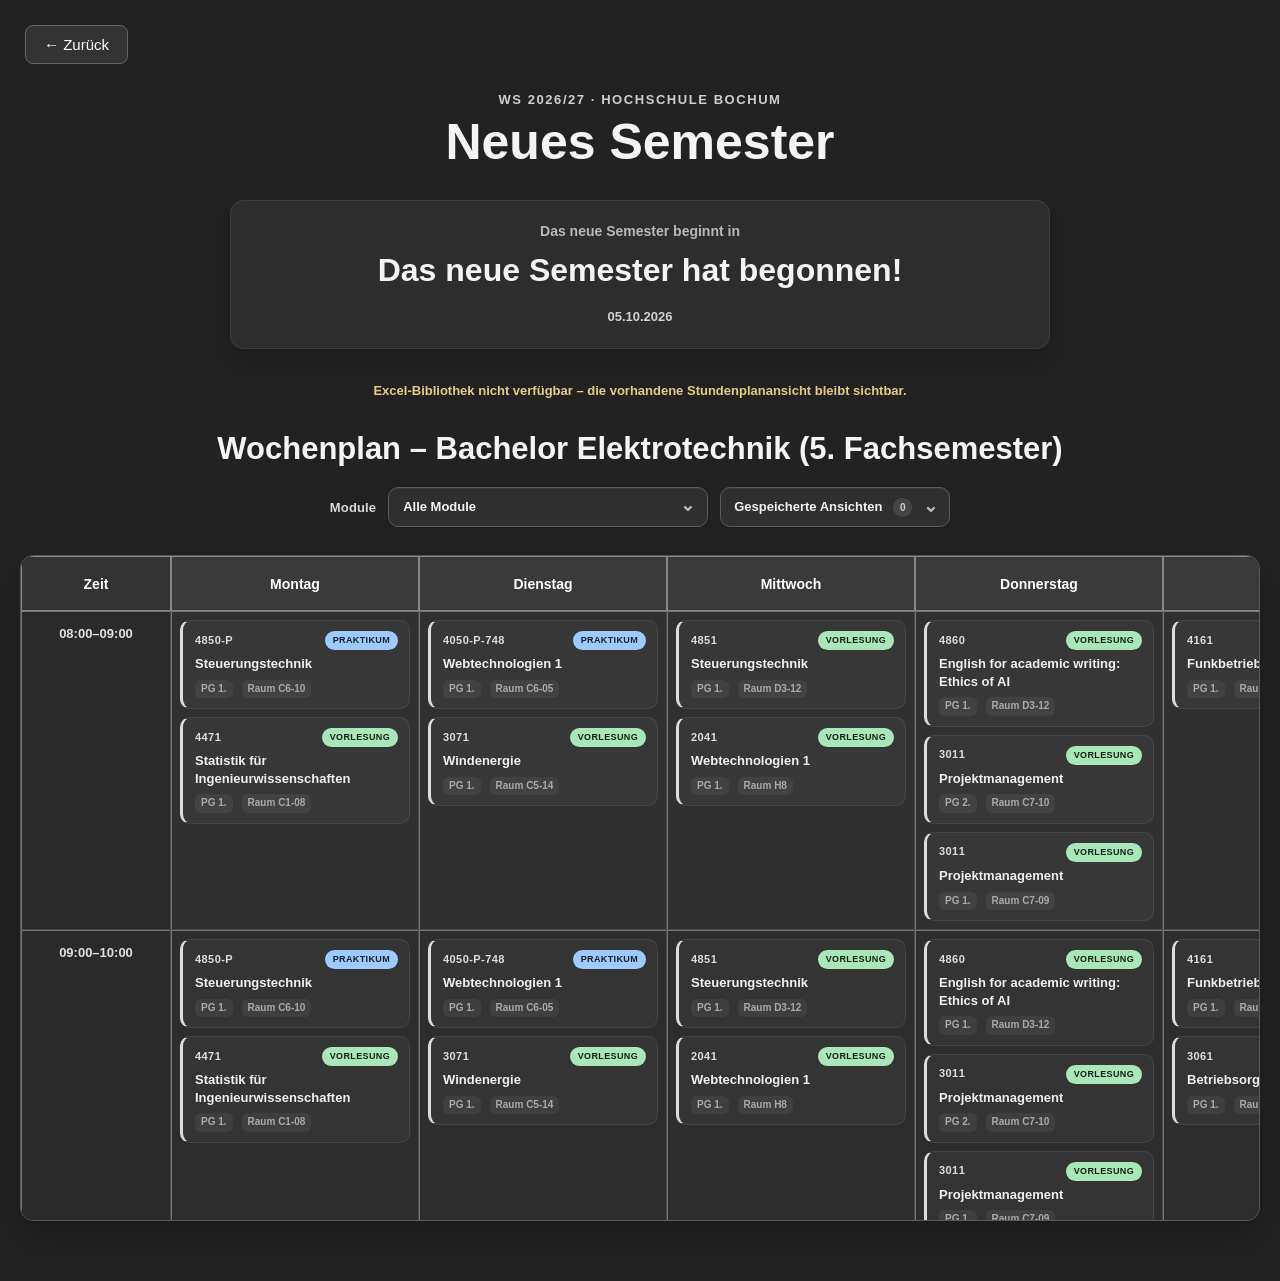
==== commit 56b8ee24: "Add files via upload" ====
--- a/neues-semester.html
+++ b/neues-semester.html
@@ -33,18 +33,42 @@
       <h2 id="plan-title">Wochenplan – Bachelor Elektrotechnik (5. Fachsemester)</h2>
     </div>
 
-    <div class="modul-filter" aria-label="Stundenplan filtern">
-      <label id="modul-filter-label-text">Module</label>
-      <div class="modul-select">
-        <button type="button" id="modul-filter-toggle" class="modul-filter-button" aria-haspopup="listbox" aria-expanded="false" aria-labelledby="modul-filter-label-text modul-filter-label">
-          <span id="modul-filter-label">Alle Module</span>
-          <span class="modul-filter-chevron" aria-hidden="true">⌄</span>
+    <div class="stundenplan-toolbar">
+      <div class="modul-filter" aria-label="Stundenplan filtern">
+        <label id="modul-filter-label-text">Module</label>
+        <div class="modul-select">
+          <button type="button" id="modul-filter-toggle" class="modul-filter-button" aria-haspopup="listbox" aria-expanded="false" aria-labelledby="modul-filter-label-text modul-filter-label">
+            <span id="modul-filter-label">Alle Module</span>
+            <span class="modul-filter-chevron" aria-hidden="true">⌄</span>
+          </button>
+          <div id="modul-filter-menu" class="modul-filter-menu" hidden>
+            <div id="modul-filter-options" class="modul-filter-options" role="group" aria-label="Module auswählen"></div>
+            <div class="modul-filter-footer">
+              <span id="modul-filter-count">0/6 ausgewählt</span>
+              <button type="button" id="modul-filter-reset" class="modul-filter-reset">Alle anzeigen</button>
+            </div>
+          </div>
+        </div>
+      </div>
+
+      <div class="ansichten-select">
+        <button type="button" id="ansichten-toggle" class="ansichten-button" aria-haspopup="dialog" aria-expanded="false">
+          <span>Gespeicherte Ansichten</span>
+          <span id="ansichten-count" class="ansichten-count">0</span>
+          <span class="ansichten-chevron" aria-hidden="true">⌄</span>
         </button>
-        <div id="modul-filter-menu" class="modul-filter-menu" hidden>
-          <div id="modul-filter-options" class="modul-filter-options" role="group" aria-label="Module auswählen"></div>
-          <div class="modul-filter-footer">
-            <span id="modul-filter-count">0/6 ausgewählt</span>
-            <button type="button" id="modul-filter-reset" class="modul-filter-reset">Alle anzeigen</button>
+        <div id="ansichten-menu" class="ansichten-menu" hidden>
+          <div class="ansichten-menu-head">
+            <div>
+              <strong>Meine Ansichten</strong>
+              <span>Gespeicherte Modulauswahlen</span>
+            </div>
+          </div>
+          <div id="ansichten-list" class="ansichten-list"></div>
+          <div class="ansichten-menu-footer">
+            <button type="button" id="ansicht-speichern" class="ansicht-speichern" disabled>
+              <span aria-hidden="true">＋</span> Aktuelle Auswahl speichern
+            </button>
           </div>
         </div>
       </div>
@@ -1106,7 +1130,23 @@
   }
 
   const MAX_SELECTED_MODULES = 6;
+  const SAVED_VIEWS_KEY = "stundenplanGespeicherteAnsichtenV1";
   let selectedModules = [];
+
+  function getSavedViews() {
+    try {
+      const parsed = JSON.parse(localStorage.getItem(SAVED_VIEWS_KEY) || "[]");
+      return Array.isArray(parsed)
+        ? parsed.filter(v => v && typeof v.name === "string" && Array.isArray(v.modules))
+        : [];
+    } catch {
+      return [];
+    }
+  }
+
+  function setSavedViews(views) {
+    localStorage.setItem(SAVED_VIEWS_KEY, JSON.stringify(views.slice(0, 20)));
+  }
 
   function updateModuleFilterButton() {
     const label = document.getElementById("modul-filter-label");
@@ -1115,28 +1155,21 @@
     const options = document.querySelectorAll("#modul-filter-options input[type='checkbox']");
 
     if (label) {
-      if (selectedModules.length === 0) {
-        label.textContent = "Alle Module";
-      } else if (selectedModules.length === 1) {
-        label.textContent = selectedModules[0];
-      } else {
-        label.textContent = `${selectedModules.length} Module ausgewählt`;
-      }
+      if (selectedModules.length === 0) label.textContent = "Alle Module";
+      else if (selectedModules.length === 1) label.textContent = selectedModules[0];
+      else label.textContent = `${selectedModules.length} Module ausgewählt`;
     }
 
-    if (count) {
-      count.textContent = `${selectedModules.length}/${MAX_SELECTED_MODULES} ausgewählt`;
-    }
-
-    if (reset) {
-      reset.disabled = selectedModules.length === 0;
-    }
-
-    // Sobald fünf Module gewählt sind, werden die übrigen Optionen deaktiviert.
+    if (count) count.textContent = `${selectedModules.length}/${MAX_SELECTED_MODULES} ausgewählt`;
+    if (reset) reset.disabled = selectedModules.length === 0;
+
     options.forEach(input => {
       input.disabled = selectedModules.length >= MAX_SELECTED_MODULES && !input.checked;
       input.closest("label")?.classList.toggle("deaktiviert", input.disabled);
     });
+
+    const saveButton = document.getElementById("ansicht-speichern");
+    if (saveButton) saveButton.disabled = selectedModules.length === 0;
   }
 
   function closeModuleFilter() {
@@ -1146,6 +1179,91 @@
     menu.hidden = true;
     toggle.setAttribute("aria-expanded", "false");
     toggle.classList.remove("offen");
+  }
+
+  function closeSavedViews() {
+    const menu = document.getElementById("ansichten-menu");
+    const toggle = document.getElementById("ansichten-toggle");
+    if (!menu || !toggle) return;
+    menu.hidden = true;
+    toggle.setAttribute("aria-expanded", "false");
+    toggle.classList.remove("offen");
+  }
+
+  function renderSavedViews() {
+    const list = document.getElementById("ansichten-list");
+    const count = document.getElementById("ansichten-count");
+    if (!list) return;
+
+    const views = getSavedViews();
+    if (count) count.textContent = String(views.length);
+
+    list.innerHTML = views.length
+      ? views.map((view, index) => {
+          const modules = view.modules.map(m => clean(m)).filter(Boolean).slice(0, MAX_SELECTED_MODULES);
+          const summary = modules.length === 1 ? modules[0] : `${modules.length} Module`;
+          return `
+            <div class="ansicht-item">
+              <button type="button" class="ansicht-laden" data-view-index="${index}" title="Ansicht laden">
+                <span class="ansicht-icon" aria-hidden="true">✓</span>
+                <span class="ansicht-info">
+                  <strong>${esc(view.name)}</strong>
+                  <small>${esc(summary)}</small>
+                </span>
+              </button>
+              <button type="button" class="ansicht-loeschen" data-view-index="${index}" title="Ansicht löschen" aria-label="Ansicht ${esc(view.name)} löschen">×</button>
+            </div>`;
+        }).join("")
+      : `<div class="ansichten-empty">Noch keine Ansichten gespeichert.</div>`;
+  }
+
+  function saveCurrentView() {
+    if (!selectedModules.length) return;
+
+    const name = window.prompt("Name für diese Ansicht:", `Ansicht ${getSavedViews().length + 1}`);
+    if (name === null) return;
+
+    const trimmed = clean(name).slice(0, 50);
+    if (!trimmed) return;
+
+    const views = getSavedViews();
+    const existingIndex = views.findIndex(v =>
+      v.name.toLocaleLowerCase("de-DE") === trimmed.toLocaleLowerCase("de-DE")
+    );
+    const newView = {
+      name: trimmed,
+      modules: [...selectedModules].slice(0, MAX_SELECTED_MODULES)
+    };
+
+    if (existingIndex >= 0) views[existingIndex] = newView;
+    else views.unshift(newView);
+
+    setSavedViews(views);
+    renderSavedViews();
+  }
+
+  function loadSavedView(index) {
+    const views = getSavedViews();
+    const view = views[index];
+    if (!view) return;
+
+    const available = collectModulesFromDom();
+    const modules = view.modules
+      .map(clean)
+      .filter(module => available.includes(module))
+      .slice(0, MAX_SELECTED_MODULES);
+
+    selectedModules = modules;
+    populateModuleFilter();
+    closeSavedViews();
+  }
+
+  function deleteSavedView(index) {
+    const views = getSavedViews();
+    if (!views[index]) return;
+    views.splice(index, 1);
+    setSavedViews(views);
+    renderSavedViews();
   }
 
   function populateModuleFilter() {
@@ -1177,7 +1295,6 @@
         } else if (!input.checked) {
           selectedModules = selectedModules.filter(module => module !== value);
         }
-
         updateModuleFilterButton();
         applyModuleFilter(selectedModules);
       });
@@ -1224,6 +1341,7 @@
 
     toggle.addEventListener("click", event => {
       event.stopPropagation();
+      closeSavedViews();
       const open = menu.hidden;
       menu.hidden = !open;
       toggle.setAttribute("aria-expanded", open ? "true" : "false");
@@ -1238,8 +1356,46 @@
     });
 
     menu.addEventListener("click", event => event.stopPropagation());
-    document.addEventListener("click", () => closeModuleFilter());
-  }
+  }
+
+  function initSavedViews() {
+    const toggle = document.getElementById("ansichten-toggle");
+    const menu = document.getElementById("ansichten-menu");
+    const save = document.getElementById("ansicht-speichern");
+    const list = document.getElementById("ansichten-list");
+    if (!toggle || !menu || !save || !list) return;
+
+    toggle.addEventListener("click", event => {
+      event.stopPropagation();
+      closeModuleFilter();
+      const open = menu.hidden;
+      menu.hidden = !open;
+      toggle.setAttribute("aria-expanded", open ? "true" : "false");
+      toggle.classList.toggle("offen", open);
+      if (open) renderSavedViews();
+    });
+
+    save.addEventListener("click", event => {
+      event.stopPropagation();
+      saveCurrentView();
+    });
+
+    list.addEventListener("click", event => {
+      event.stopPropagation();
+      const loadButton = event.target.closest(".ansicht-laden");
+      const deleteButton = event.target.closest(".ansicht-loeschen");
+      if (loadButton) loadSavedView(Number(loadButton.dataset.viewIndex));
+      if (deleteButton) deleteSavedView(Number(deleteButton.dataset.viewIndex));
+    });
+
+    menu.addEventListener("click", event => event.stopPropagation());
+    renderSavedViews();
+  }
+
+  document.addEventListener("click", () => {
+    closeModuleFilter();
+    closeSavedViews();
+  });
 
   function parseWorkbook(workbook) {
     const sheetName = workbook.SheetNames[0];
@@ -1410,6 +1566,7 @@
   setInterval(semesterTimer,1000);
   window.addEventListener("load", () => {
     initModuleFilter();
+    initSavedViews();
     initTouchZoom();
     populateModuleFilter();
     autoLoadExcel();
--- a/semester-style.css
+++ b/semester-style.css
@@ -155,7 +155,7 @@
 
 
 /* ==========================================================
-   MODUL-FILTER – MEHRFACH AUSWAHL (MAX. 5)
+   MODUL-FILTER – MEHRFACH AUSWAHL (MAX. 6)
    ========================================================== */
 
 .modul-filter {
@@ -750,3 +750,286 @@
         font-size: 12px;
     }
 }
+
+/* ==========================================================
+   GESPEICHERTE ANSICHTEN
+   ========================================================== */
+
+.stundenplan-toolbar {
+    display: flex;
+    align-items: center;
+    justify-content: center;
+    gap: 12px;
+    flex-wrap: wrap;
+    margin: 14px auto 28px;
+}
+
+.stundenplan-toolbar .modul-filter {
+    margin: 0;
+}
+
+.ansichten-select {
+    position: relative;
+    width: 230px;
+}
+
+.ansichten-button {
+    display: flex;
+    align-items: center;
+    justify-content: space-between;
+    gap: 9px;
+    width: 100%;
+    min-height: 40px;
+    padding: 9px 11px 9px 13px;
+    border: 1px solid #5b5b5b;
+    border-radius: 10px;
+    background: #2f2f2f;
+    color: #f3f3f3;
+    font-family: Arial, sans-serif;
+    font-size: 13px;
+    font-weight: 600;
+    line-height: 1.2;
+    text-align: left;
+    cursor: pointer;
+    box-shadow: inset 0 1px 0 rgba(255,255,255,0.04), 0 1px 2px rgba(0,0,0,0.18);
+    transition: border-color 0.15s ease, background 0.15s ease;
+}
+
+.ansichten-button:hover,
+.ansichten-button.offen {
+    border-color: #777;
+    background: #343434;
+}
+
+.ansichten-button:focus-visible {
+    outline: none;
+    border-color: #8a8a8a;
+    box-shadow: 0 0 0 3px rgba(255,255,255,0.06);
+}
+
+.ansichten-count {
+    min-width: 19px;
+    height: 19px;
+    padding: 0 5px;
+    border-radius: 999px;
+    background: #454545;
+    color: #cfcfcf;
+    font-size: 10px;
+    font-weight: 800;
+    line-height: 19px;
+    text-align: center;
+}
+
+.ansichten-chevron {
+    color: #bdbdbd;
+    font-size: 18px;
+    line-height: 1;
+    transform: translateY(-1px);
+    transition: transform 0.15s ease;
+}
+
+.ansichten-button.offen .ansichten-chevron {
+    transform: rotate(180deg) translateY(1px);
+}
+
+.ansichten-menu {
+    position: absolute;
+    top: calc(100% + 8px);
+    right: 0;
+    z-index: 40;
+    width: 330px;
+    overflow: hidden;
+    border: 1px solid #5b5b5b;
+    border-radius: 12px;
+    background: #2b2b2b;
+    box-shadow: 0 18px 35px rgba(0,0,0,0.35);
+}
+
+.ansichten-menu-head {
+    padding: 11px 13px 10px;
+    border-bottom: 1px solid rgba(255,255,255,0.08);
+    background: #272727;
+}
+
+.ansichten-menu-head strong {
+    display: block;
+    color: #ededed;
+    font-size: 12px;
+    font-weight: 800;
+}
+
+.ansichten-menu-head span {
+    display: block;
+    margin-top: 3px;
+    color: #909090;
+    font-size: 10px;
+}
+
+.ansichten-list {
+    max-height: 280px;
+    overflow-y: auto;
+    padding: 7px;
+    scrollbar-width: thin;
+    scrollbar-color: #666 transparent;
+}
+
+.ansicht-item {
+    display: flex;
+    align-items: stretch;
+    gap: 4px;
+}
+
+.ansicht-laden {
+    display: flex;
+    align-items: center;
+    gap: 9px;
+    flex: 1 1 auto;
+    min-width: 0;
+    padding: 8px 9px;
+    border: 0;
+    border-radius: 8px;
+    background: transparent;
+    color: #ededed;
+    font-family: inherit;
+    text-align: left;
+    cursor: pointer;
+}
+
+.ansicht-laden:hover {
+    background: rgba(255,255,255,0.06);
+}
+
+.ansicht-icon {
+    flex: 0 0 22px;
+    width: 22px;
+    height: 22px;
+    border-radius: 7px;
+    background: #3a3a3a;
+    color: #a9e7b8;
+    font-size: 12px;
+    font-weight: 900;
+    line-height: 22px;
+    text-align: center;
+}
+
+.ansicht-info {
+    display: flex;
+    flex-direction: column;
+    min-width: 0;
+}
+
+.ansicht-info strong {
+    overflow: hidden;
+    color: #f2f2f2;
+    font-size: 11px;
+    font-weight: 800;
+    text-overflow: ellipsis;
+    white-space: nowrap;
+}
+
+.ansicht-info small {
+    margin-top: 2px;
+    color: #8f8f8f;
+    font-size: 9px;
+    white-space: nowrap;
+}
+
+.ansicht-loeschen {
+    flex: 0 0 28px;
+    width: 28px;
+    border: 0;
+    border-radius: 8px;
+    background: transparent;
+    color: #777;
+    font-family: inherit;
+    font-size: 18px;
+    cursor: pointer;
+}
+
+.ansicht-loeschen:hover {
+    background: rgba(255,255,255,0.05);
+    color: #d0d0d0;
+}
+
+.ansichten-empty {
+    padding: 18px 12px;
+    color: #898989;
+    font-size: 11px;
+    text-align: center;
+}
+
+.ansichten-menu-footer {
+    padding: 8px;
+    border-top: 1px solid rgba(255,255,255,0.08);
+    background: #272727;
+}
+
+.ansicht-speichern {
+    display: flex;
+    align-items: center;
+    justify-content: center;
+    gap: 6px;
+    width: 100%;
+    min-height: 34px;
+    padding: 7px 10px;
+    border: 1px solid #505050;
+    border-radius: 8px;
+    background: #333;
+    color: #dfdfdf;
+    font-family: inherit;
+    font-size: 10px;
+    font-weight: 800;
+    cursor: pointer;
+    transition: background 0.15s ease, border-color 0.15s ease;
+}
+
+.ansicht-speichern:hover:not(:disabled) {
+    border-color: #6a6a6a;
+    background: #3a3a3a;
+}
+
+.ansicht-speichern:disabled {
+    color: #666;
+    border-color: #414141;
+    background: #2c2c2c;
+    cursor: default;
+}
+
+@media (max-width: 700px) {
+    .stundenplan-toolbar {
+        align-items: stretch;
+        gap: 8px;
+        margin: 8px auto 20px;
+    }
+
+    .stundenplan-toolbar .modul-filter {
+        flex: 1 1 auto;
+        width: auto;
+    }
+
+    .ansichten-select {
+        width: 205px;
+    }
+
+    .ansichten-menu {
+        right: -2px;
+        width: min(330px, calc(100vw - 24px));
+    }
+}
+
+@media (max-width: 520px) {
+    .stundenplan-toolbar {
+        flex-direction: column;
+        align-items: center;
+    }
+
+    .stundenplan-toolbar .modul-filter,
+    .ansichten-select {
+        width: min(100%, 340px);
+    }
+
+    .ansichten-menu {
+        left: 0;
+        right: auto;
+    }
+}
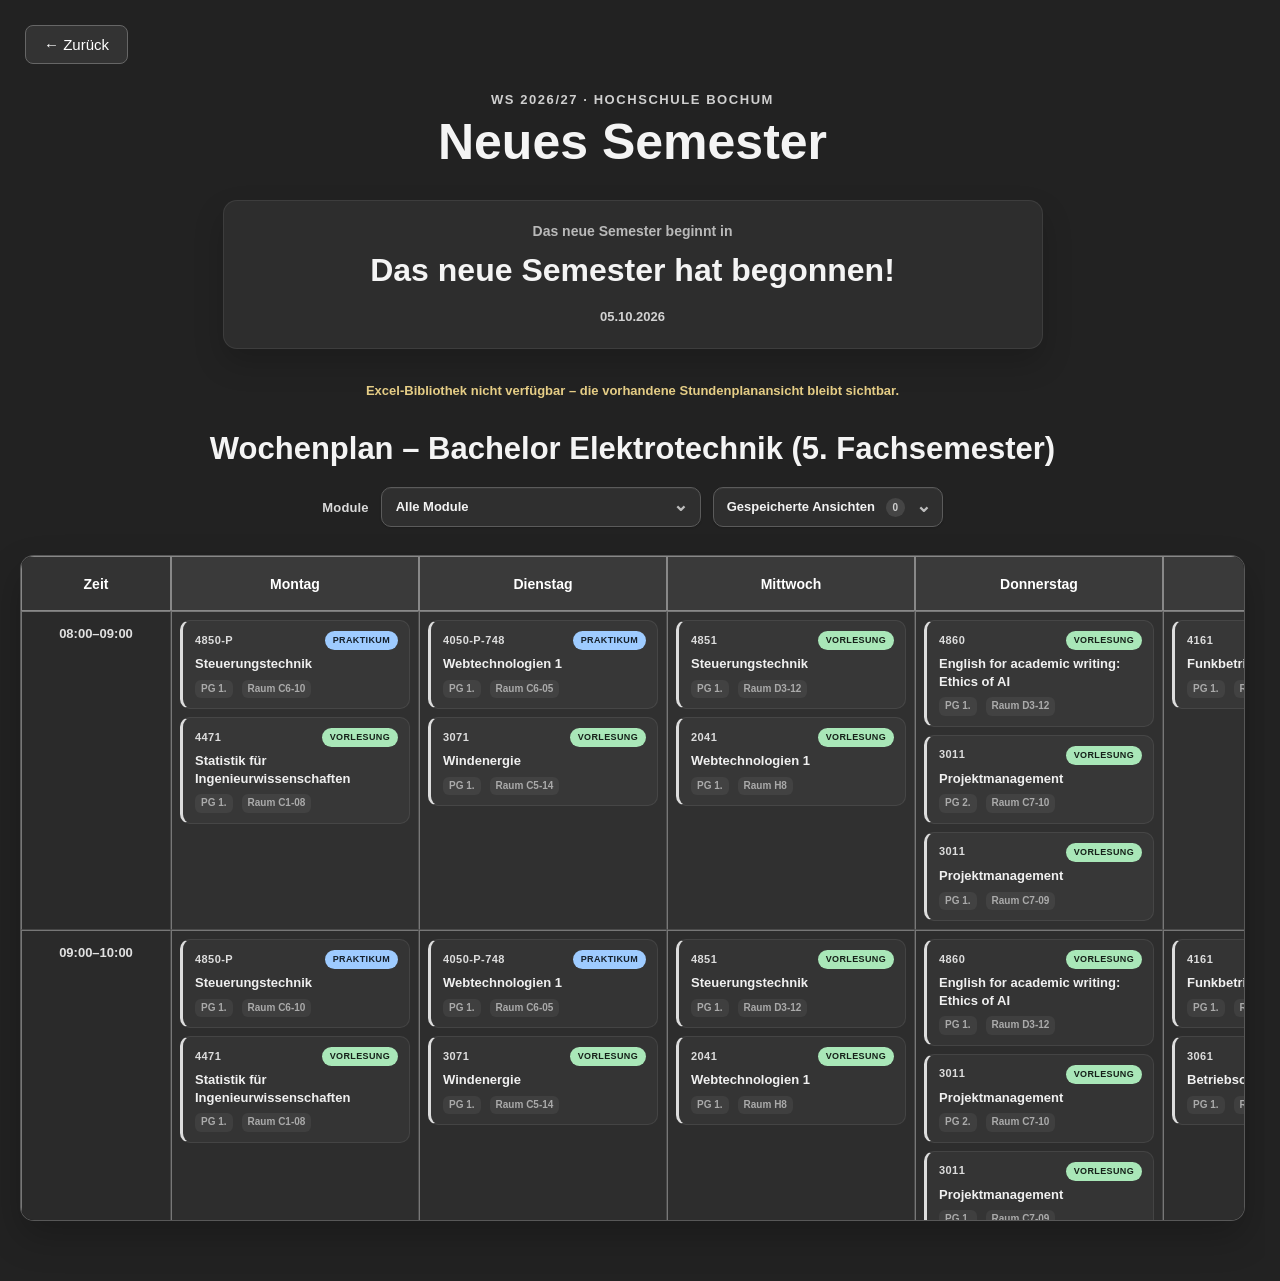
==== commit d132290f: "Add files via upload" ====
--- a/neues-semester.html
+++ b/neues-semester.html
@@ -1339,6 +1339,32 @@
     const wrapper = document.querySelector(".modul-select");
     if (!toggle || !menu || !wrapper) return;
 
+    function positionModuleMenu() {
+      if (menu.hidden) return;
+      const rect = toggle.getBoundingClientRect();
+      const gap = 8;
+      const viewportPadding = 10;
+      const menuWidth = Math.max(rect.width, 320);
+
+      menu.style.position = "fixed";
+      menu.style.width = `${menuWidth}px`;
+      menu.style.left = `${Math.max(viewportPadding, Math.min(rect.left, window.innerWidth - menuWidth - viewportPadding))}px`;
+
+      const preferredTop = rect.bottom + gap;
+      const estimatedHeight = Math.min(390, Math.max(180, menu.scrollHeight || 390));
+      const fitsBelow = preferredTop + estimatedHeight <= window.innerHeight - viewportPadding;
+      const top = fitsBelow
+        ? preferredTop
+        : Math.max(viewportPadding, rect.top - estimatedHeight - gap);
+
+      menu.style.top = `${top}px`;
+      menu.style.maxHeight = `${Math.max(170, window.innerHeight - top - viewportPadding)}px`;
+      const options = menu.querySelector(".modul-filter-options");
+      if (options) {
+        options.style.maxHeight = `${Math.max(120, window.innerHeight - top - 58)}px`;
+      }
+    }
+
     toggle.addEventListener("click", event => {
       event.stopPropagation();
       closeSavedViews();
@@ -1346,6 +1372,7 @@
       menu.hidden = !open;
       toggle.setAttribute("aria-expanded", open ? "true" : "false");
       toggle.classList.toggle("offen", open);
+      if (open) requestAnimationFrame(positionModuleMenu);
     });
 
     reset?.addEventListener("click", event => {
@@ -1356,6 +1383,10 @@
     });
 
     menu.addEventListener("click", event => event.stopPropagation());
+
+    // Das Modulmenü bleibt an der Auswahl verankert und wird beim Scrollen/Resize neu positioniert.
+    window.addEventListener("resize", positionModuleMenu);
+    window.addEventListener("scroll", positionModuleMenu, true);
   }
 
   function initSavedViews() {
--- a/semester-style.css
+++ b/semester-style.css
@@ -1,3 +1,38 @@
+
+/* ==========================================================
+   DESKTOP-STABILITÄT
+   Verhindert, dass sich Toolbar/Dropdown beim Filtern
+   durch das Ein-/Ausblenden der vertikalen Scrollbar verschiebt.
+   ========================================================== */
+html {
+    scrollbar-gutter: stable;
+}
+
+.semester-page {
+    overflow-x: hidden;
+}
+
+.stundenplan-toolbar {
+    position: relative;
+}
+
+@media (min-width: 1025px) {
+    .stundenplan-toolbar {
+        min-height: 40px;
+        flex-wrap: nowrap;
+    }
+
+    .modul-select,
+    .ansichten-select {
+        flex: 0 0 auto;
+    }
+
+    .modul-filter-menu,
+    .ansichten-menu {
+        position: absolute;
+    }
+}
+
 /* ==========================================================
    NEUES SEMESTER – SAUBERE STUNDENPLAN-ANSICHT
    ========================================================== */
@@ -1033,3 +1068,82 @@
         right: auto;
     }
 }
+
+/* ==========================================================
+   FILTER-STABILITÄT AUF TABLET & HANDY
+   Verhindert horizontales Verschieben beim Öffnen/Auswählen.
+   ========================================================== */
+
+.semester-page,
+.semester-page .semester-main {
+    max-width: 100%;
+}
+
+@media (max-width: 1024px) {
+    .semester-page {
+        overflow-x: hidden;
+    }
+
+    .stundenplan-toolbar {
+        width: 100%;
+        max-width: 100%;
+        flex-direction: column;
+        align-items: center;
+        justify-content: center;
+        gap: 10px;
+        flex-wrap: nowrap;
+    }
+
+    .stundenplan-toolbar .modul-filter,
+    .stundenplan-toolbar .ansichten-select {
+        width: min(100%, 360px);
+        max-width: 100%;
+    }
+
+    .stundenplan-toolbar .modul-filter {
+        display: flex;
+        align-items: center;
+    }
+
+    .stundenplan-toolbar .modul-select {
+        flex: 1 1 auto;
+        width: auto;
+        min-width: 0;
+    }
+
+    .stundenplan-toolbar .modul-filter-button,
+    .stundenplan-toolbar .ansichten-button {
+        width: 100%;
+    }
+
+    .modul-filter-menu {
+        left: 0;
+        right: auto;
+        width: 100%;
+        max-width: 100%;
+    }
+
+    .ansichten-menu {
+        left: 0;
+        right: auto;
+        width: 100%;
+        max-width: 100%;
+    }
+}
+
+@media (max-width: 600px) {
+    .stundenplan-toolbar {
+        margin: 10px auto 22px;
+        padding: 0 2px;
+    }
+
+    .stundenplan-toolbar .modul-filter,
+    .stundenplan-toolbar .ansichten-select {
+        width: min(100%, 360px);
+    }
+
+    .stundenplan-toolbar .modul-filter > label {
+        font-size: 11px;
+    }
+}
+\n\n/* ==========================================================\n   MODUL-AUSWAHLMENÜ – STABIL\n   Das Menü liegt unabhängig vom Tabellenlayout über der Seite.\n   Dadurch verschiebt/verdeckt sich die Auswahlliste nicht, wenn\n   mehrere Module ausgewählt werden.\n   ========================================================== */\n#modul-filter-menu {\n    position: fixed;\n    z-index: 10000;\n    overflow: hidden;\n    box-sizing: border-box;\n    width: 320px;\n    max-width: calc(100vw - 20px);\n}\n\n#modul-filter-options {\n    overflow-y: auto;\n    overscroll-behavior: contain;\n    scrollbar-width: thin;\n}\n\n@media (max-width: 600px) {\n    #modul-filter-menu {\n        max-width: calc(100vw - 20px);\n    }\n}\n
